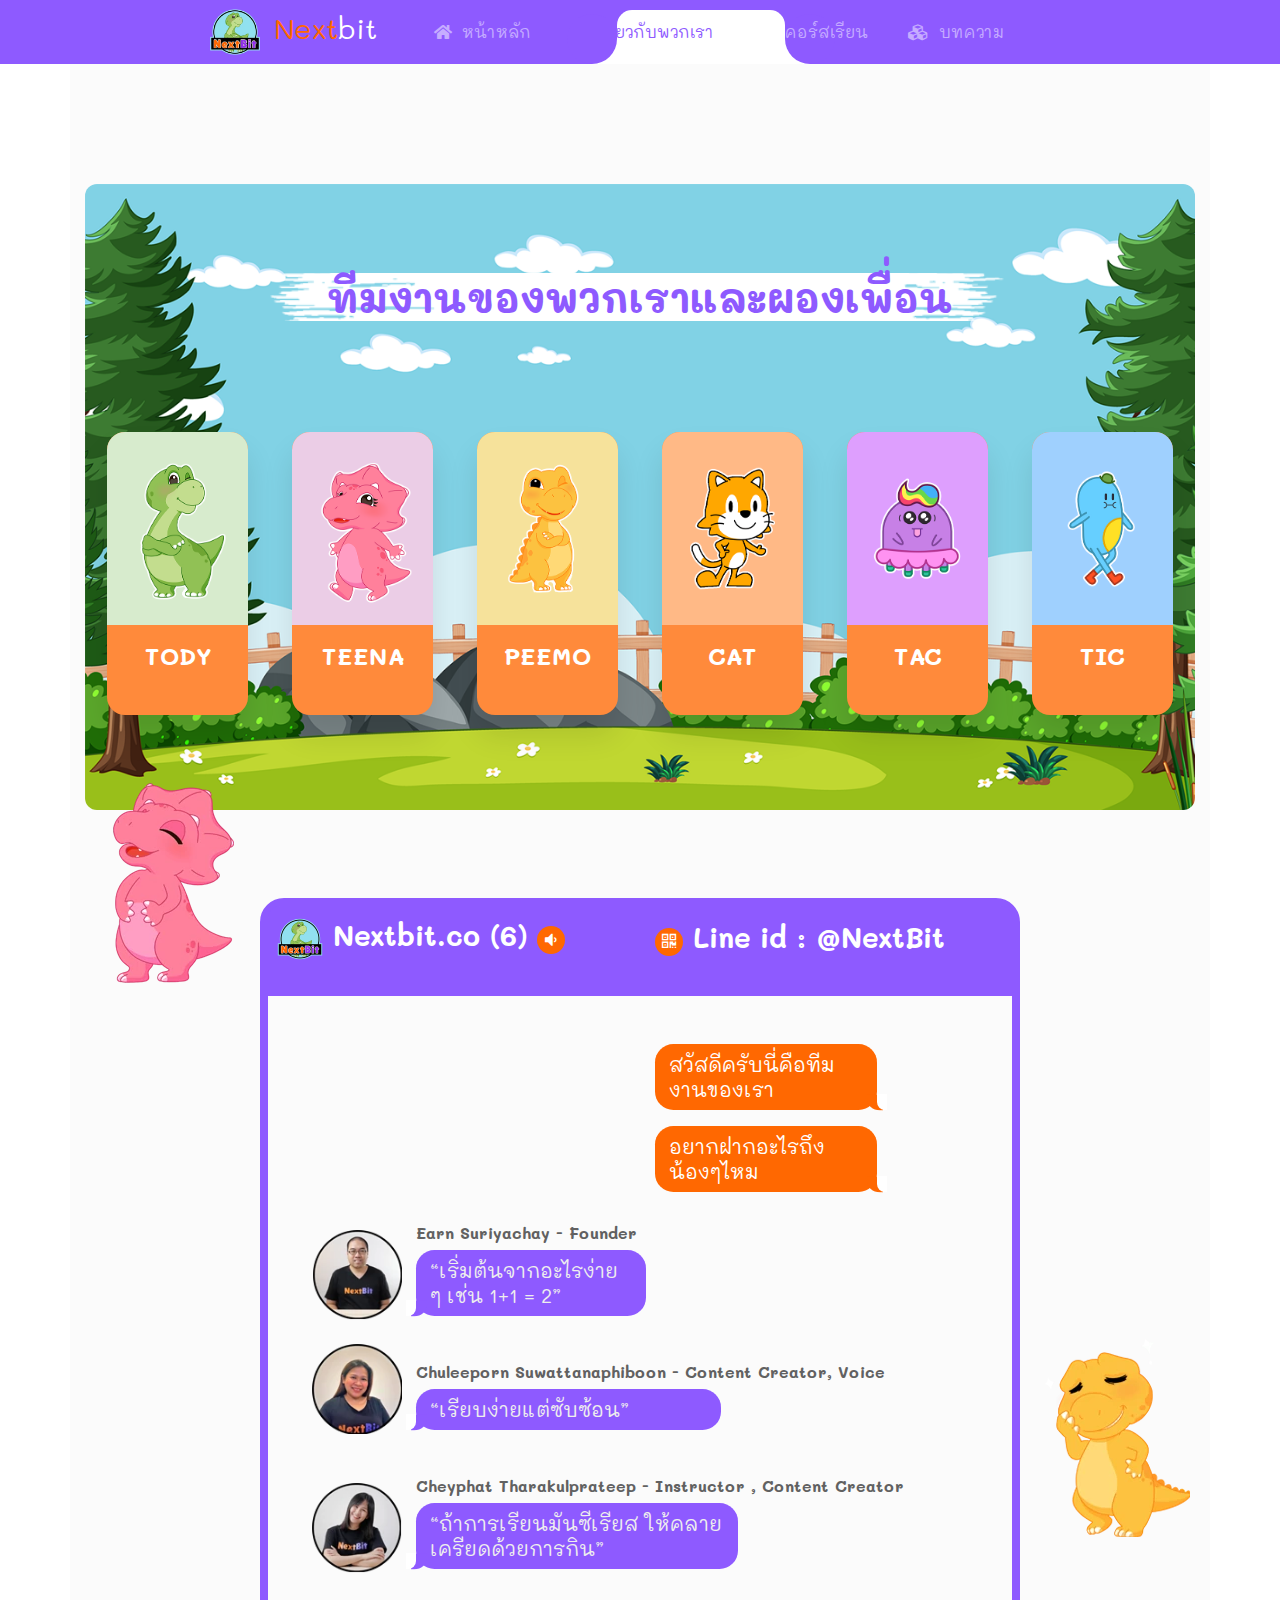
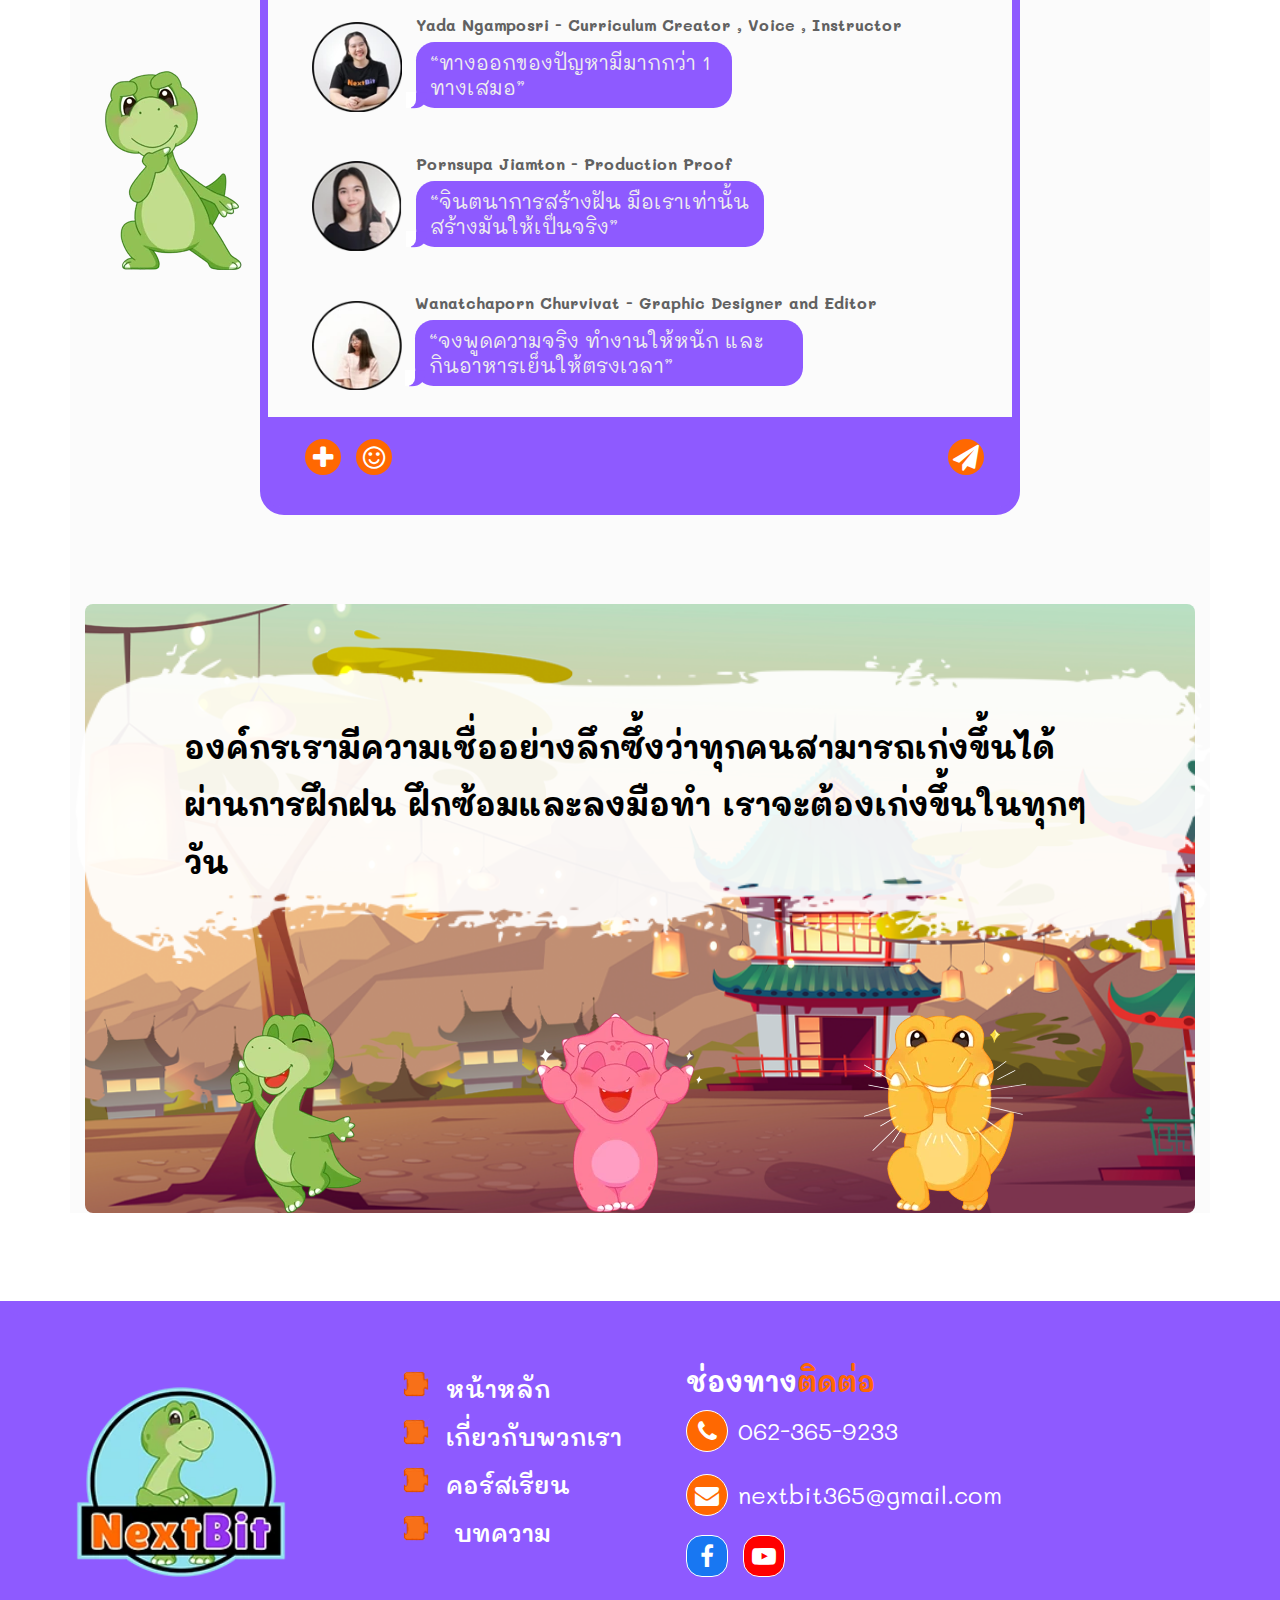
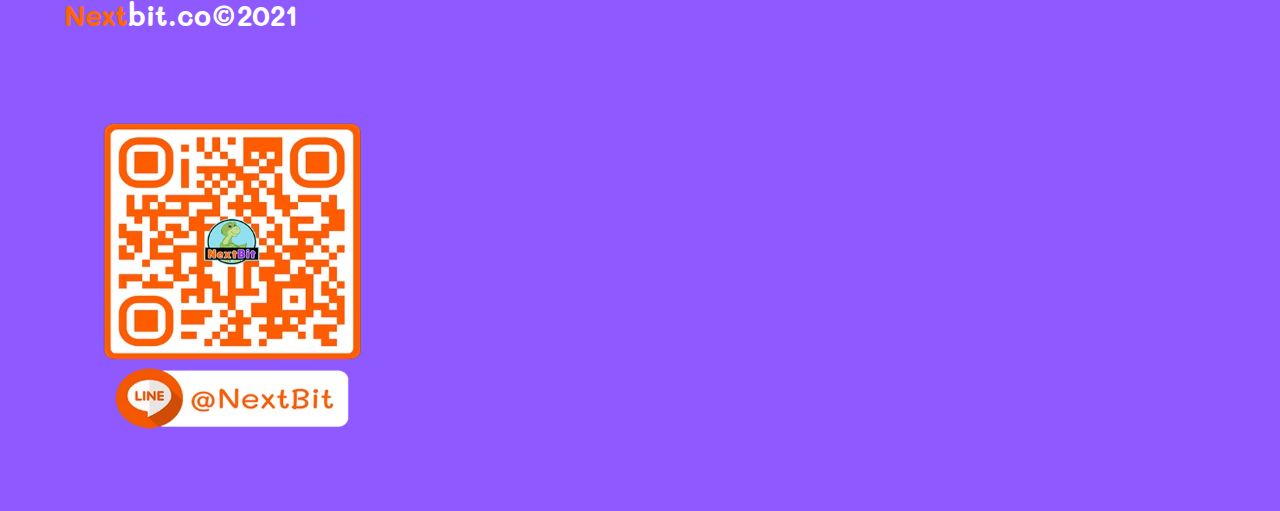
==== about.html @ 733356cd "fixed (loading,footer,about-page)" ====
<!doctype html>
<html lang="en">
<head>
    <title>Nextbit_2.0</title>
    <link rel="icon" href="imgs/png/logo_dino.png">
    <meta charset="UTF-8">
    <meta name="viewport" content="width=device-width, user-scalable=no, initial-scale=1.0, maximum-scale=1.0, minimum-scale=1.0">
    <!-- css navbar -->
    <link rel='stylesheet' href='https://stackpath.bootstrapcdn.com/bootstrap/4.3.1/css/bootstrap.min.css'>
    <link rel='stylesheet' href='https://cdnjs.cloudflare.com/ajax/libs/font-awesome/5.10.2/css/all.css'>
    <link rel="stylesheet" href="./css/navbar.css">
    <!-- awesome font -->
    <link rel='stylesheet' href='https://cdnjs.cloudflare.com/ajax/libs/font-awesome/5.10.2/css/all.min.css'>
    <link rel='stylesheet' href='https://maxcdn.bootstrapcdn.com/font-awesome/4.2.0/css/font-awesome.min.css'>
    <!-- css style -->
    <link rel="stylesheet" href="./css/style.css">
    <link rel="stylesheet" href="./css/loader.css">

    <!-- css about -->
    <link rel="stylesheet" href="./css/about.css">
    <!-- css bubble footer -->
    <link rel="stylesheet" href="./css/footer.css">
    <link rel="stylesheet" href="./css/bubble.css">

</head>
<body>
    <!-- Start Navbar -->
    <nav class="navbar navbar-expand-custom navbar-mainbg" id="navbar">
        <a class="navbar-brand navbar-logo" href="./index.html">
            <picture>
                <source srcset="imgs/webp/logo_dino.webp">
                <img src="./imgs/png/logo_dino.png"/>
            </picture>
            <span>Next</span>bit
        </a>
        <button class="navbar-toggler" type="button" aria-controls="navbarSupportedContent" aria-expanded="false" aria-label="Toggle navigation">
            <i class="fas fa-bars text-white"></i>
        </button>
        <div class="collapse navbar-collapse" id="navbarSupportedContent">
            <ul class="navbar-nav ml-auto">
                <div class="hori-selector"><div class="left"></div><div class="right"></div></div>
                <li class="nav-item">
                    <a class="nav-link" href="./index.html"><i class="fas fa-home"></i>หน้าหลัก</a>
                </li>
                <li class="nav-item active">
                    <a class="nav-link" href="./about.html"><i class="fa fa-users"></i>เกี่ยวกับพวกเรา</a>
                </li>
                <li class="nav-item">
                    <a class="nav-link" href="./course.html"><i class="fa fa-graduation-cap"></i>คอร์สเรียน</a>
                </li>
                <li class="nav-item">
                    <a class="nav-link" href="https://nextbit.co/post/"><i class="fa fa-cubes"></i>บทความ</a>
                </li>
            </ul>
        </div>
    </nav>
    <!-- End Navbar -->
    <!--start container-->
    <div  class="container">
        <div style="height: 120px"></div>
        <section class="character-pre">
            <h1>ทีมงานของพวกเราและผองเพื่อน</h1>
            <div class="characterabout">
                <div class="box">
                    <img src="./imgs/png/TODY.png">
                    <span>TODY</span>
                </div>
                <div class="box">
                    <img src="./imgs/png/TEENA.png">
                    <span>TEENA</span>
                </div>
                <div class="box">
                    <img src="./imgs/png/PEEMO.png">
                    <span>PEEMO</span>
                </div>
                <div class="box">
                    <img src="./imgs/png/CAT.png">
                    <span>CAT</span>
                </div>
                <div class="box">
                    <img src="./imgs/png/TAC.png">
                    <span>TAC</span>
                </div>
                <div class="box">
                    <img src="./imgs/png/TIC.png">
                    <span>TIC</span>
                </div>
            </div>
        </section>

        <section class="talk-with-us">
            <div class="row">
                <div class="col-lg-2">
                </div>
                <div class="col-lg-8 talk-with-us-chat">
                    <div class="row talk-header">
                        <div class="col-lg-6 left">
                            <h3><img class="logo" src="./imgs/png/logo_dino.png">Nextbit.co (6) <i class="fa fa-volume-down" ></i></h3>
                        </div>
                        <div class="col-lg-6 right">
                            <h3><span><i class="fa fa-qrcode"></i></span>Line id : @NextBit</h3>
                        </div>
                    </div>
                    <div class="talk-talk">
                        <br><br>
                        <div class="row">
                            <div class="col-lg-6">
                            </div>
                            <div class="col-lg-6 teambyme">
                                <p class="from-me">สวัสดีครับนี่คือทีมงานของเรา</p>
                            </div>
                        </div>
                        <div class="row">
                            <div class="col-lg-6">
                            </div>
                            <div class="col-lg-6 teambyme">
                                <p class="from-me">อยากฝากอะไรถึงน้องๆไหม</p>
                            </div>
                        </div>
                        <div class="row">
                            <div class="col-lg-12 team">
                                <div class="team-img">
                                    <picture>
                                        <source srcset="./imgs/webp/team1.webp">
                                        <img src="./imgs/png/team1.png">
                                    </picture>
                                </div>
                                <div>
                                    <h6 class="name">Earn Suriyachay - Founder</h6>
                                    <p class="from-them">“เริ่มต้นจากอะไรง่าย ๆ เช่น 1+1 = 2”</p>
                                </div>
                            </div>
                        </div>
                        <div class="row">
                            <div class="col-lg-12 team">
                                <div class="team-img">
                                    <picture>
                                        <source srcset="./imgs/webp/team2.webp">
                                        <img src="./imgs/png/team2.png">
                                    </picture>
                                </div>
                                <div>
                                    <h6 class="name">Chuleeporn Suwattanaphiboon - Content Creator, Voice</h6>
                                    <p class="from-them">“เรียบง่ายแต่ซับซ้อน”</p>
                                </div>
                            </div>
                        </div>
                        <div class="row">
                            <div class="col-lg-12 team">
                                <div class="team-img">
                                    <picture>
                                        <source srcset="./imgs/webp/team3.webp">
                                        <img src="./imgs/png/team3.png">
                                    </picture>
                                </div>
                                <div>
                                    <h6 class="name">Cheyphat Tharakulprateep - Instructor , Content Creator</h6>
                                    <p class="from-them">“ถ้าการเรียนมันซีเรียส ให้คลายเครียดด้วยการกิน”</p>
                                </div>
                            </div>
                        </div>
                        <div class="row">
                            <div class="col-lg-12 team">
                                <div class="team-img">
                                    <picture>
                                        <source srcset="./imgs/webp/team4.webp">
                                        <img src="./imgs/png/team4.png">
                                    </picture>
                                </div>
                                <div>
                                    <h6 class="name">Yada Ngamposri - Curriculum Creator , Voice , Instructor</h6>
                                    <p class="from-them">“ทางออกของปัญหามีมากกว่า 1 ทางเสมอ”</p>
                                </div>
                            </div>
                        </div>
                        <div class="row">
                            <div class="col-lg-12 team">
                                <div class="team-img">
                                    <picture>
                                        <source srcset="./imgs/webp/team5.webp">
                                        <img src="./imgs/png/team5.png">
                                    </picture>
                                </div>
                                <div>
                                    <h6 class="name">Pornsupa Jiamton - Production Proof</h6>
                                    <p class="from-them">“จินตนาการสร้างฝัน มือเราเท่านั้นสร้างมันให้เป็นจริง”</p>
                                </div>
                            </div>
                        </div>
                        <div class="row">
                            <div class="col-lg-12 team">
                                <div class="team-img">
                                    <picture>
                                        <source srcset="./imgs/webp/team6.webp">
                                        <img src="./imgs/png/team6.png">
                                    </picture>
                                </div>
                                <div>
                                    <h6 class="name">Wanatchaporn Churvivat - Graphic Designer and Editor</h6>
                                    <p class="from-them">“จงพูดความจริง ทำงานให้หนัก และกินอาหารเย็นให้ตรงเวลา”</p>
                                </div>
                            </div>
                        </div>
                    </div>
                    <div class="row talk-tailing">
                        <div class="col-lg-5 left">
                            <i class="fa fa-plus" aria-hidden="true"></i>
                            <i class="fa fa-smile-o" aria-hidden="true"></i>
                        </div>
                        <div class="col-lg-5">

                        </div>
                        <div class="col-lg-1 right">
                            <i class="fa fa-paper-plane" aria-hidden="true"></i>
                        </div>
                    </div>
                </div>
                <div class="col-lg-2">
<!--                    <div class="tody">-->
<!--                        <img src="https://drive.google.com/uc?export=view&id=1SN_21G3TR1W5GClJ7C-dk02DU2d0N2Uv">-->
<!--                    </div>-->
<!--                    <div class="peemo">-->
<!--                        <img src="https://drive.google.com/uc?export=view&id=1JraZAuLc7eFTBt4CRyIU7yvFB86kW8oF">-->
<!--                    </div>-->
                </div>
            </div>
            <div class="character-with-chat">
                <div class="tody">
                    <picture>
                        <source srcset="./imgs/webp/talk-tody.webp">
                        <img src="./imgs/png/talk-tody.PNG">
                    </picture>
                </div>
                <div class="peemo">
                    <picture>
                        <source srcset="./imgs/webp/talk-peemo.webp">
                        <img src="./imgs/png/talk-peemo.png">
                    </picture>
                </div>
                <div class="teena">
                    <picture>
                        <source srcset="./imgs/webp/talk-teena.webp">
                        <img src="./imgs/png/talk-eena.PNG">
                    </picture>
                </div>
            </div>
        </section>
        <section class="popularity">
            <div class="row">
                <h2>องค์กรเรามีความเชื่ออย่างลึกซึ้งว่าทุกคนสามารถเก่งขึ้นได้ ผ่านการฝึกฝน ฝึกซ้อมและลงมือทำ เราจะต้องเก่งขึ้นในทุกๆวัน</h2>
            </div>
            <div class="row character-with-us">
                <div class="tody">
                    <picture>
                        <source srcset="./imgs/webp/popularity-tody.webp">
                        <img src="./imgs/png/popularity-tody.png">
                    </picture>
                </div>
                <div class="teena">
                    <picture>
                        <source srcset="./imgs/webp/popularity-teena.webp">
                        <img src="./imgs/png/popularity-teena.png">
                    </picture>
                </div>
                <div class="peemo">
                    <picture>
                        <source srcset="./imgs/webp/popularity-peemo.webp">
                        <img src="./imgs/png/popularity-peemo.png">
                    </picture>
                </div>
            </div>

        </section>
    </div>
    <!--end container-->

    <!-- Start Footer -->
    <footer>
        <div class="bubbles">
            <div class="bubble" style="--size:3.3909991037595413rem; --distance:8.564411425917513rem; --position:-3.3532309343188405%; --time:3.337641675397866s; --delay:-3.8598811310658885s;"></div>
            <div class="bubble" style="--size:5.257650665640758rem; --distance:7.436513802589119rem; --position:58.07638903927696%; --time:3.5787606993702172s; --delay:-3.727907387715606s;"></div>
            <div class="bubble" style="--size:5.229508255244221rem; --distance:9.9519353103117rem; --position:74.21436924845615%; --time:3.028254580955734s; --delay:-3.2558799292110705s;"></div>
            <div class="bubble" style="--size:5.675200319744859rem; --distance:6.150496605028215rem; --position:16.40803187630667%; --time:2.095930094316172s; --delay:-2.012984983796527s;"></div>
            <div class="bubble" style="--size:4.3761417212986435rem; --distance:6.8733372826509695rem; --position:67.33293542719909%; --time:3.488941974619582s; --delay:-2.334601722943579s;"></div>
            <div class="bubble" style="--size:4.685994744877967rem; --distance:6.7313548620829895rem; --position:31.27613675088076%; --time:2.2925754221462955s; --delay:-3.737222941850242s;"></div>
            <div class="bubble" style="--size:3.1129848616561464rem; --distance:7.973768390749606rem; --position:6.987046974998384%; --time:3.0081815354815857s; --delay:-2.0327254202297422s;"></div>
            <div class="bubble" style="--size:5.210656076916611rem; --distance:6.009244755368356rem; --position:46.407251437646885%; --time:2.825860489876731s; --delay:-3.2693626984936204s;"></div>
            <div class="bubble" style="--size:5.766361012511409rem; --distance:6.85814516018899rem; --position:67.06485868169764%; --time:3.1537974261224564s; --delay:-3.450262969142444s;"></div>
            <div class="bubble" style="--size:2.3488025390021123rem; --distance:9.612803488962832rem; --position:62.36777292198522%; --time:2.2375997498686555s; --delay:-3.7258814246212713s;"></div>
            <div class="bubble" style="--size:4.841820891042348rem; --distance:6.792663462265825rem; --position:41.51432637876691%; --time:3.8539796309214767s; --delay:-2.600818884719666s;"></div>
            <div class="bubble" style="--size:2.32621822881762rem; --distance:6.618214802867413rem; --position:74.20527249008273%; --time:3.1652743852504166s; --delay:-3.96047773357275s;"></div>
        </div>
        <div class="footer-main">
            <div class="footer-logo">
                <picture>
                    <source srcset="./imgs/webp/logo_dino.webp">
                    <img src="./imgs/png/logo_dino.png"/>
                </picture>
                <h3><span>Next</span>bit.co©2021</h3>
            </div>
            <div class="footer-link list_jigsaw">
                <ul>
                    <li><a href="./index.html">หน้าหลัก</a></li>
                    <li><a href="./about.html">เกี่ยวกับพวกเรา</a></li>
                    <li><a href="./course.html">คอร์สเรียน</a></li>
                    <li> <a href="https://nextbit.co/post/">บทความ</a></li>
                </ul>
            </div>
            <div class="footer-contact">
                <div>
                    <h3>ช่องทาง<span>ติดต่อ</span></h3>
                    <p><i class="fa fa-phone"></i>062-365-9233</p>
                    <p><i class="fa fa-envelope"></i>nextbit365@gmail.com</p>
                </div>
                <div class="footer-icons">
                    <a href="https://nextbit.co/facebook"><i class="fa fa-facebook"></i></a>
                    <a href="https://nextbit.co/youtube"><i class="fa fa-youtube-play"></i></a>
                </div>
            </div>
            <div class="footer-qrcode">
                <picture>
                    <source srcset="./imgs/webp/qr_code.webp">
                    <img src="./imgs/png/qr_code.png"/>
                </picture>
            </div>
        </div>
    </footer>
    <!-- End Footer -->
    <svg style="position:fixed; top:100vh;">
        <defs>
            <filter id="blob">
                <feGaussianBlur in="SourceGraphic" stdDeviation="10" result="blur"></feGaussianBlur>
                <feColorMatrix in="blur" mode="matrix" values="1 0 0 0 0  0 1 0 0 0  0 0 1 0 0  0 0 0 19 -9" result="blob"></feColorMatrix>
                <feComposite in="SourceGraphic" in2="blob" operator="atop"></feComposite>
            </filter>
        </defs>
    </svg>
    <div class="loader-wrapper">
        <img src="./imgs/gif/loading_peemo.gif">
        <div class="thought"><h4>วันนี้กินไรดีนะ</h4></div>
    </div>
    <!-- Start Script -->
    <!-- Navbar -->
    <script src='https://code.jquery.com/jquery-3.4.1.min.js'></script>
    <script src='https://stackpath.bootstrapcdn.com/bootstrap/4.3.1/js/bootstrap.min.js'></script>
    <script src='./js/navbar.js'></script>
    <script src='./js/loader.js'></script>

    <!-- End Script -->
</body>
</html>
---- css/navbar.css ----
/*----------bootstrap-navbar-css------------*/
.navbar-mainbg{
	font-family: 'Mali', cursive;
	background-color: #8E5AFF ;
	padding: 0px;
	z-index: 100;
}
.navbar-logo{
	padding: 0px;
	color: #fff;
	font-size: 28px;
}
.navbar-logo img{
	width: 60px;
	height: 60px;
	padding: 2px;
}
#navbarSupportedContent{
	overflow: hidden;
	position: relative;
}
#navbarSupportedContent ul{
	padding: 0px;
}
#navbarSupportedContent ul li a i{
	margin-right: 10px;
}
#navbarSupportedContent li {
	list-style-type: none;
	float: left;
}
#navbarSupportedContent ul li a{
	color: rgba(255,255,255,0.5);
    text-decoration: none;
    font-size: 16px;
    display: block;
    padding: 20px 20px;
    transition-duration:0.6s;
	transition-timing-function: cubic-bezier(0.68, -0.55, 0.265, 1.55);
    position: relative;
}
#navbarSupportedContent>ul>li.active>a{
	color: #8E5AFF;
	background-color: transparent;
	transition: all 0.7s;
}
#navbarSupportedContent a:not(:only-child):after {
	content: "\f105";
	position: absolute;
	right: 20px;
	top: 10px;
	font-size: 16px;
	display: inline-block;
	padding-right: 3px;
	vertical-align: middle;
	font-weight: 700;
	transition: 0.5s;
}
#navbarSupportedContent .active>a:not(:only-child):after {
	transform: rotate(90deg);
}
.hori-selector{
	display:inline-block;
	position:absolute;
	height: 100%;
	top: 0px;
	left: 0px;
	transition-duration:0.6s;
	transition-timing-function: cubic-bezier(0.68, -0.55, 0.265, 1.55);
	background-color: #fff;
	border-top-left-radius: 15px;
	border-top-right-radius: 15px;
	margin-top: 10px;
}
.hori-selector .right,
.hori-selector .left{
	position: absolute;
	width: 25px;
	height: 25px;
	background-color: #fff;
	bottom: 10px;
}
.hori-selector .right{
	right: -25px;
}
.hori-selector .left{
	left: -25px;
}
.hori-selector .right:before,
.hori-selector .left:before{
	content: '';
    position: absolute;
    width: 50px;
    height: 50px;
    border-radius: 50%;
    background-color: #8E5AFF;
}
.hori-selector .right:before{
	bottom: 0;
    right: -25px;
}
.hori-selector .left:before{
	bottom: 0;
    left: -25px;
}

@media(min-width: 992px){
	.navbar-logo{
		margin-left: 24%;
	}
	.navbar-expand-custom {
	    -ms-flex-flow: row nowrap;
	    flex-flow: row nowrap;
	    -ms-flex-pack: start;
	    justify-content: flex-start;
	}
	.navbar-expand-custom .navbar-nav {
	    -ms-flex-direction: row;
	    flex-direction: row;
	}
	.navbar-expand-custom .navbar-toggler {
	    display: none;
	}
	.navbar-expand-custom .navbar-collapse {
	    display: -ms-flexbox!important;
	    display: flex!important;
	    -ms-flex-preferred-size: auto;
	    flex-basis: auto;
	}
	#navbarSupportedContent{
		overflow: hidden;
		position: relative;
		margin-right: 24%;
	}
}

@media (max-width: 991px){
	#navbarSupportedContent{
		overflow: hidden;
		position: relative;
	}
	#navbarSupportedContent ul li a{
		padding: 16px 30px;
	}
	.hori-selector{
		margin-top: 0px;
		border-radius: 30px;
	}
}
@media screen and (min-device-width: 768px) and (max-device-width: 1250px){
	.navbar-logo{
		padding: 0px;
		color: #fff;
		font-size: 28px;
		margin-left: 8%;
	}
	#navbarSupportedContent{
		margin-right: 2%;
	}
}
@media screen and (min-device-width: 1251px) and (max-device-width: 1550px){
	.navbar-logo{
		padding: 0px;
		color: #fff;
		font-size: 28px;
		margin-left: 16%;
	}
	#navbarSupportedContent{
		margin-right: 20%;
	}
}
/*----------Sticky navbar add------------*/
.sticky {
	position: fixed;
	top: 0;
	width: 100%;
}
/*---------------------------------------*/
---- css/style.css ----
/*** Mixins & Default Styles ***/
@import url('https://fonts.googleapis.com/css2?family=Mali:wght@300;400;500;600;700&display=swap');
@import url('https://fonts.googleapis.com/css2?family=IBM+Plex+Sans+Thai&display=swap');
body{
    overflow-x: hidden;
    overflow-y: scroll;
    font-family: 'Mali', cursive;
}
i {
    margin-right: 10px;
}
h1,h2,h3,h4,h5,h6 {
    color: #9433f0;
}
span {
    color: #ff6801;
}
.container {
    background-color:#fbfbfb;
}

/*----------------------------
---- start list-jigsaw ---
-----------------------------*/
.list_jigsaw ul li {
    position: relative;
    list-style: none;
    line-height: 2;
    font-size: 24px;
    font-weight: 600;
    font-family: 'Mali', cursive;
}
.list_jigsaw ul li:before {
    content: "";
    height: 28px;
    width: 28px;
    margin: 0 1rem 0 0;
    position: relative;
    display: inline-block;
    background-size: contain;
    background-image: url("../imgs/png/icon_jigsaw.png");
}
.list_jigsaw a{
    color: #ffffff;
}
/*----------------------------
---- end list-jigsaw ---
-----------------------------*/

@media(min-width: 992px) {

}
@media(max-width: 991px) {
    /*----------------------------
    ---- start list-jigsaw ---
    -----------------------------*/
    .list_jigsaw ul li {
        font-size: 20px;
    }
    .list_jigsaw ul li:before {
        height: 20px;
        width: 20px;
    }
    /*----------------------------
    ---- end list-jigsaw ---
    -----------------------------*/
}
---- css/loader.css ----
.loader-wrapper{
    position: fixed;
    top: 0; left: 0; z-index: 9999;
    width: 100vw; height: 100vh;
    background: rgba(144,89,255, 1);
    transition: opacity 0.3s;
}
.loader-wrapper img{
    position: absolute;
    top: 32%; left: 50%;
    width:auto;
    height: 16rem;
    transform: translate(-50%);
}
.loader-wrapper h4{
    font-weight: 600;
    line-height: 2;
    color: #ff6801;;
}
.thought {
    position: absolute;
    left: 48%;
    top: 16%;
    background-color:#fff;
    padding:20px;
    border-radius:30px;
    min-width:40px;
    max-width:220px;
    min-height:40px;
    text-align:center;
}
.thought:before,
.thought:after {
    content:"";
    background-color:#fff;
    border-radius:50%;
    display:block;
    position:absolute;
    z-index:-1;
}
.thought:before {
    width:44px;
    height:44px;
    top:-12px;
    left:28px;
    box-shadow:-50px 30px 0 -12px #fff;
}
.thought:after {
    bottom:-10px;
    right:26px;
    width:30px;
    height:30px;
    box-shadow:40px -34px 0 0 #fff,
    -28px -6px 0 -2px #fff,
    -24px 17px 0 -6px #fff,
    -5px 25px 0 -10px #fff;

}
@media(max-width: 991px) {
    .loader-wrapper img{
        top: 42%;
    }
    .thought {
        left: 40%;
        top: 16%;
    }
}
---- css/about.css ----
/*----------------------------
---- start character-pre -
-----------------------------*/
.characterabout {
    display: flex;
    width: 100%;
    box-sizing: border-box;
    margin: 8% 0%;
}
.box {
    flex: 1;
    overflow: hidden;
    transition: .5s;
    margin:2%;
    box-shadow: 0 20px 30px rgba(0,0,0,.1);
    line-height: 0;
    height: fit-content;
}
.box > img {
    width: 100%;
    height: calc(70% - 10vh);
    object-fit: cover;
    transition: .5s;
}
.box > span {
    font-size: 3.8vh;
    color: black;
    display: block;
    text-align: center;
    height: 10vh;
    line-height: 2.6;
}
.box:hover { flex: 1 1 10%; }
.box:hover > img {
    width: 100%;
    height: 100%;
}
/*----------------------------
---- end character-pre -
-----------------------------*/
/*----------------------------
---- start talk-with-us  -------
-----------------------------*/
.talk-with-us{
    font-family: 'Mali', cursive;
}
.talk-with-us-chat{
    border-radius: 24px;
    border: #8E5AFF solid 8px;
}
.talk-with-us span{
    color: #ff6801;
}
/*----------------------------
---- end talk-with-us  -------
-----------------------------*/
/*----------------------------
---- start talk-header  -------
-----------------------------*/
.talk-header{
    min-height: 90px;
    width: auto;
    border-top-left-radius: 12px;
    border-top-right-radius: 12px;
    background-color: #8E5AFF;
    background-size: cover;
    background-position: center;
}
.talk-header .logo{
    height: 60px;
    width: 60px;
    margin-right: 12px;
}
.talk-header .left{
    padding: 2%;
}
.talk-header .right{
    padding: 3%;
}
.talk-header h1,h2,h3,h4,h5,h6{
    color: #ffffff;
    font-weight: bolder;
}
.talk-header i{
    color: #ffffff;
    width: 28px;
    height: 28px;
    text-align: center;
    line-height: 28px;
    background-color: #ff6801;
    border-radius: 50%;
    font-size: 20px;
}
/*----------------------------
---- end talk-header  -------
-----------------------------*/
/*----------------------------
---- start talk-talk  -------
-----------------------------*/
.talk-talk .name{
    color: #616161;
    font-weight: bold;
    text-align: left;
}
.talk-talk .team{
    display: flex;
    margin: 2%;
}
.talk-talk .teambyme{
}
.talk-talk .team-img{
    width: 90px;
    margin: 2%;
}
.talk-talk img{
    position: absolute;
    bottom: 12px;
    width: auto;
    height: 90px;
}
.talk-talk p {
    display: block;
    border-radius: 1.15rem;
    line-height: 1.25;
    max-width: 65%;
    padding: 0.5rem .875rem;
    position: relative;
    word-wrap: break-word;
    font-size: 20px;
}
.talk-talk p::before,
.talk-talk p::after {
    bottom: -0.1rem;
    content: "";
    height: 1rem;
    position: absolute;
}
p.from-them {
    align-items: flex-start;
    background-color: #8E5AFF;
    color: #eeeeee;
}
p.from-them:before {
    border-bottom-right-radius: 0.8rem 0.7rem;
    border-left: 1rem solid #8E5AFF;
    left: -0.35rem;
    transform: translate(0, -0.1rem);
}
p.from-them::after {
    background-color: #ffffff;
    border-bottom-right-radius: 0.5rem;
    left: 20px;
    transform: translate(-30px, -2px);
    width: 10px;
}
p.from-me {
    align-self: flex-end;
    background-color: #ff6801;
    color: #fff;
}
p.from-me::before {
    border-bottom-left-radius: 0.8rem 0.7rem;
    border-right: 1rem solid #ff6801;
    right: -0.35rem;
    transform: translate(0, -0.1rem);
}

p.from-me::after {
    background-color: #ffffff;
    border-bottom-left-radius: 0.5rem;
    right: -40px;
    transform:translate(-30px, -2px);
    width: 10px;
}
/*----------------------------
---- end talk-talk  -------
-----------------------------*/
/*----------------------------
---- start talk-tailing  -------
-----------------------------*/
.talk-tailing{
    min-height: 90px;
    width: auto;
    border-bottom-left-radius: 12px;
    border-bottom-right-radius: 12px;
    background-color: #8E5AFF;
    background-size: cover;
    background-position: center;
}
.talk-tailing i{
    color: #ffffff;
    width: 36px;
    height: 36px;
    text-align: center;
    line-height: 38px;
    background-color: #ff6801;
    border-radius: 50%;
    font-size: 26px;
}
/*----------------------------
---- end talk-tailing  -------
-----------------------------*/
/*----------------------------
---- start popularity  -------
-----------------------------*/
.popularity {
    margin-top: 8%;
    margin-bottom: 8%;
    font-family: 'Mali', cursive;
    background-image: url("../imgs/png/popularity.png");
    background-size: cover;
    border-radius: 8px;
}
.popularity h2{
    background-image: url("../imgs/png/txt-paint_v2.png");
    background-repeat: no-repeat;
    background-position: center;
    background-size: contain;
    line-height: 1.8;
    color: black;
    font-weight: 900;
    padding: 10%;
}
.popularity .character-with-us{
    display: flex;
    position: relative;
    height: 200px;
}
.popularity img{
    position: absolute;
    height: 200px;
    width: auto;
}
.popularity .tody{
    margin-left: 18%;
}
.popularity .teena{
    margin-left: 18%;
}
.popularity .peemo{
    margin-left: 18%;
}
/*----------------------------
---- end popularity  -------
-----------------------------*/

.frame{
    border-radius: 25px;
    border: 2px solid black;
    padding: 40px;
    margin: 3%;
    width: fit-content;
    height: 5%;
    color: black;
    font-size: 20px;
    font-family: 'Mali', cursive;
    text-align: center;
}
/*----------------------------
---- end about ---
-----------------------------*/
@media(min-width: 992px) {
    /*----------------------------
    ---- start banner section ----
    -----------------------------*/
    .banner {
        padding-top: 14%;
        background-image: url("../imgs/png/banner1.png") ;
    }
    .banner .left {
        padding-left: 2%;
    }
    .banner .left p{
        padding: 3%;
        font-size: 24px;
    }
    .banner .left img{
        position: relative;
        display: block;
        margin: 0 auto;
        margin-top: -40%;
        height: 380px;
    }
    .banner .right img{
        height: 520px;
        margin-left: -24%;
    }
    /*----------------------------
    ---- end banner section -----
    -----------------------------*/
    /*----------------------------
    ---- start character-pre -
    -----------------------------*/
    .characterabout {
        height: 400px;
        display: flex;
        box-sizing: border-box;
    }
    .character-pre{
        padding-top: 8%;
        border-radius: 12px;
        background-image: url("../imgs/png/bg-character1.png");
        background-size: cover;
        font-weight: bolder;
        font-family: 'Mali', cursive;
    }
    .character-pre h1{
        color: #8E5AFF;
        font-weight: 900;
        text-align: center;
        background-size: 70%;
        background-position: center;
        background-repeat: no-repeat;
        background-image: url("../imgs/png/txt-paint.png");

    }
    .box {
        flex: 1;
        height: fit-content;
        line-height: 0;
        transition: .5s;
        border-radius: 18px;
        background-color:  #ff8a3b;
        box-shadow: 0 20px 30px rgba(0,0,0,.1);
        overflow: hidden;
    }

    .box > img {
        width: 100%;
        height: calc(70% - 10vh);
        object-fit: cover;
        transition: .5s;
    }

    .box > span {
        font-size: 24px;
        color:  #ffffff;
        display: block;
        text-align: center;
        height: 10vh;
        line-height: 2.6;
    }

    /*----------------------------
    ---- end character-pre -
    -----------------------------*/

    .frame{
        display: inline-block;
        border-radius: 25px;
        border: 2px solid black;
        padding: 8px;
        width: fit-content;
        height: 5%;
        color: black;
        font-size: 12px;
        font-family: 'Mali', cursive;
        text-align: center;
    }
    /*----------------------------
    ---- start talk-header  -------
    -----------------------------*/
    .talk-header{
        min-height: 90px;
        width: auto;
        border-top-left-radius: 12px;
        border-top-right-radius: 12px;
        background-color: #8E5AFF;
        background-size: cover;
        background-position: center;
    }
    .talk-header .logo{
        height: 50px;
        width: 50px;
        margin-right: 8px;
    }
    .talk-header .left{
        padding: 1%;
    }
    .talk-header .right{
        padding: 2%;
    }
    .talk-header h1,h2,h3,h4,h5,h6{
        color: #ffffff;
        font-weight: bolder;
    }
    .talk-header i{
        color: #ffffff;
        width: 28px;
        height: 28px;
        text-align: center;
        line-height: 28px;
        background-color: #ff6801;
        border-radius: 50%;
        font-size: 18px;
    }
    /*----------------------------
    ---- end talk-header  -------
    -----------------------------*/
    /*----------------------------
    ---- start talk-with-us  -------
    -----------------------------*/
    .talk-with-us .character-with-chat{
        display: flex;
        max-height: 200px;
    }
    .talk-with-us .character-with-chat img{
        display: block;
        position: absolute;
        width: auto;
        height: 200px;
    }
    .talk-with-us .character-with-chat .tody{
        margin-top: -40% ;
    }
    .talk-with-us .character-with-chat .peemo{
        margin-top: -70%;
        margin-left: 85%;
    }
    .talk-with-us .character-with-chat .teena{
        margin-top: -120%;
        margin-left: -85%;
    }
    /*----------------------------
    ---- end talk-with-us -------
    -----------------------------*/
    /*----------------------------
    ---- start talk-tailing  -------
    -----------------------------*/
    .talk-tailing .left{
        margin-top: 3%;
        margin-left: 3%;
    }
    .talk-tailing .right{
        margin-top: 3%;
        margin-left: 3%;
    }
    /*----------------------------
    ---- end talk-tailing  -------
    -----------------------------*/

    /*----------------------------
    ---- start character-with-us ----
    -----------------------------*/
    .popularity .character-with-us .tody{
        margin-left: 12%;
    }
    .popularity .character-with-us .teena{
        margin-left: 28%;
    }
    .popularity .character-with-us .peemo{
        margin-left: 28%;
    }
    /*----------------------------
    ---- end character-with-us ----
    -----------------------------*/
}

@media(max-width: 991px) {
    /*----------------------------
    ---- start banner section ----
    -----------------------------*/
    .banner {
        padding-top: 16%;
        background-image: url("../imgs/png/banner2.png");
    }
    .banner .left{
        padding-top:12%;
    }
    .banner .left p{
        padding: 8%;
        font-size: 20px;
    }

    .banner .left img{
        height: 240px;
        display: block;
        margin: 0 auto;
    }
    .banner .right img{
        position: relative;
        height: 320px;
        display: block;
        margin: 0 auto;
    }
    /*----------------------------
    ---- end banner section ------
    -----------------------------*/
    /*----------------------------
    ---- start objective section -
    -----------------------------*/
    .objective h1,span{
        font-size: 32px;
    }
    .objective .left img,iframe{
        display: block;
        height: 220px;
        width: auto;
        margin: 0 auto;
    }
    .objective .left img {
        position: absolute;
        height: 220px;
        width: auto;
        margin-left: -3%;
    }
    .object .left iframe{
        position: relative;
    }
    .objective .left {
        position: relative;
    }
    .objective .right {
        position: relative;
        padding: 12px;
    }
    /*----------------------------
    ---- end objective section ---
    -----------------------------*/
    /*----------------------------
    ---- start about -
    -----------------------------*/
    .introduceline {
        position: relative;
    }
    .container .introduceline > img{
        width: 100%;
        height: 1480px;
    }
    /*----------------------------
    ---- start character-pre -
    -----------------------------*/
    .characterabout {
        display: flex;
        width: 100%;
        box-sizing: border-box;
        margin: 18% 0% 10%;
    }
    .character-pre{
        padding-top: 4%;
        max-height: 500px;
        border-radius: 12px;
        background-image: url("../imgs/png/bg-character1.png");
        background-size: cover;
        font-weight: bolder;
        font-family: 'Mali', cursive;
    }
    .character-pre h1{
        color: #8E5AFF;
        font-size: 20px;
        font-weight: 900;
        text-align: center;
        background-size: 100%;
        background-position: center;
        background-repeat: no-repeat;
        background-image: url("../imgs/png/txt-paint.png");

    }
    .box {
        flex: 1;
        height: fit-content;
        line-height: 0;
        transition: .5s;
        border-radius: 12px;
        background-color:  #ff8a3b;
        box-shadow: 0 20px 30px rgba(0,0,0,.1);
        overflow: hidden;
    }
    .box > img {
        width: 100%;
        height: calc(70% - 10vh);
        object-fit: cover;
        transition: .5s;
    }
    .box > span {
        font-size: 12px;
        color:  #ffffff;
        display: block;
        text-align: center;
        height: 10vh;
        line-height: 2.6;
    }
    .box:hover { flex: 1 1 10%; }
    .box:hover > img {
        width: 100%;
        height: 100%;
    }
    /*----------------------------
    ---- end character-pre -
    -----------------------------*/
    /*----------------------------
    ---- start talk-with-us  -------
    -----------------------------*/
    .talk-with-us .character-with-chat{
        display: flex;
        position: relative;
        height: 200px;
    }
    .talk-with-us .character-with-chat img{
        display: block;
        position: absolute;
        width: auto;
        height: 200px;
    }
    .talk-with-us .character-with-chat .tody{
        margin: 5% 0% 10% 8%;
    }
    .talk-with-us .character-with-chat .peemo{
        margin: 5% 0% 10% 30%;
    }
    .talk-with-us .character-with-chat .teena{
        margin: 5% 0% 10% 30%;
    }
    /*----------------------------
    ---- end talk-with-us -------
    -----------------------------*/
    /*----------------------------
    ---- start talk-talk  -------
    -----------------------------*/
    .talk-talk .name{
        color: #616161;
        font-weight: bold;
        text-align: left;
    }
    .talk-talk .team{
        display: flex;
        margin: 2%;
    }
    .talk-talk .team-img{
        width: 60px;
    }
    .talk-talk img{
        position: absolute;
        bottom: 12px;
        width: auto;
        height: 60px;
    }
    .talk-talk p {
        margin-left: 15%;
        display: block;
        border-radius: 1.15rem;
        line-height: 1.25;
        max-width: 100%;
        padding: 0.5rem .875rem;
        position: relative;
        word-wrap: break-word;
        font-size: 16px;
    }
    .talk-talk p::before,
    .talk-talk p::after {
        bottom: -0.1rem;
        content: "";
        height: 1rem;
        position: absolute;
    }
    /*----------------------------
    ---- end talk-talk  -------
    -----------------------------*/

    /*----------------------------
---- start talk-tailing  -------
-----------------------------*/
    .talk-tailing{
        min-height: 90px;
        width: auto;
        border-bottom-left-radius: 12px;
        border-bottom-right-radius: 12px;
        background-color: #8E5AFF;
        background-size: cover;
        background-position: center;
    }
    .talk-tailing i{
        color: #ffffff;
        width: 28px;
        height: 28px;
        text-align: center;
        line-height: 28px;
        background-color: #ff6801;
        border-radius: 50%;
        font-size: 20px;
    }
    .talk-tailing .left{
        margin-top: 3%;
        margin-left: 3%;
    }
    .talk-tailing .right{
        margin-top: 3%;
        margin-left: 3%;
    }
    /*----------------------------
    ---- end talk-tailing  -------
    -----------------------------*/
    .frame{
        display: inline-block;
        border-radius: 25px;
        border: 2px solid black;
        padding: 6px;
        width: fit-content;
        height: 5%;
        color: black;
        font-size: 14px;
        font-family: 'Mali', cursive;
        text-align: center;
    }

    /*----------------------------
    ---- start character-with-us ----
    -----------------------------*/
    .popularity .character-with-us img{
        display: block;
        width: auto;
        height: 160px;
        position: absolute;
        margin-top: 12px;
    }
    .popularity .character-with-us .tody{
        margin-left: 12%;
    }
    .popularity .character-with-us .teena{
        margin-left: 26%;
    }
    .popularity .character-with-us .peemo{
        margin-left: 28%;
    }
    /*----------------------------
    ---- end character-with-us ----
    -----------------------------*/

}

@media screen and (max-width: 880px){
    /*----------------------------
    ---- start talk-tailing  -------
    -----------------------------*/
    .talk-tailing{
        min-height: 60px;
        width: auto;
        border-bottom-left-radius: 12px;
        border-bottom-right-radius: 12px;
        background-color: #8E5AFF;
        background-size: cover;
        background-position: center;
    }
    .talk-tailing i{
        color: #ffffff;
        width: 28px;
        height: 28px;
        text-align: center;
        line-height: 28px;
        background-color: #ff6801;
        border-radius: 50%;
        font-size: 20px;
    }
    .talk-tailing .left{
        margin-top: 3%;
        margin-left: 3%;
    }
    .talk-tailing .right{
        margin-top: -5%;
        margin-left: 85%;
    }
    /*----------------------------
    ---- end talk-tailing  -------
    -----------------------------*/
    /*----------------------------
    ---- start talk-with-us  -------
    -----------------------------*/
    .talk-with-us .character-with-chat img{
        display: block;
        position: absolute;
        width: auto;
        height: 200px;
    }
    .talk-with-us .character-with-chat .tody{
        margin-left: 8%;
    }
    .talk-with-us .character-with-chat .peemo{
        margin-left: 30%;
    }
    .talk-with-us .character-with-chat .teena{
        margin-left: 30%;
    }
    /*----------------------------
    ---- end talk-with-us -------
    -----------------------------*/
    /*----------------------------
     /*----------------------------
    ---- start character-with-us ----
    -----------------------------*/
    .popularity .character-with-us img{
        display: block;
        width: auto;
        height: 160px;
        position: absolute;
        margin-top: 20px;
    }
    .popularity .character-with-us .tody{
        margin-left: 12%;
    }
    .popularity .character-with-us .teena{
        margin-left: 26%;
    }
    .popularity .character-with-us .peemo{
        margin-left: 28%;
    }
    /*----------------------------
    ---- end character-with-us ----
    -----------------------------*/
}

@media screen and (max-width: 767px){
    /*----------------------------
    ---- start talk-with-us  -------
    -----------------------------*/
    .talk-with-us .character-with-chat img{
        display: block;
        position: absolute;
        width: auto;
        height: 200px;
    }
    .talk-with-us .character-with-chat .tody{
        margin-left: 1%;
    }
    .talk-with-us .character-with-chat .peemo{
        margin-left: 30%;
    }
    .talk-with-us .character-with-chat .teena{
        margin-left: 30%;
    }
    /*----------------------------
    ---- end talk-with-us -------
    -----------------------------*/
    /*----------------------------
     /*----------------------------
    ---- start character-with-us ----
    -----------------------------*/
    .popularity h2{
        font-size: 20px;
    }
    .popularity .character-with-us img{
        display: block;
        width: auto;
        height: 160px;
        position: absolute;
        margin-top: 20px;
    }
    .popularity .character-with-us .tody{
        margin-left: 12%;
    }
    .popularity .character-with-us .teena{
        margin-left: 26%;
    }
    .popularity .character-with-us .peemo{
        margin-left: 28%;
    }
    /*----------------------------
    ---- end character-with-us ----
    -----------------------------*/
}

@media screen and (max-width: 570px){
    /*----------------------------
    ---- start popularity  -------
    -----------------------------*/
    .popularity h2{
        background-image: url("../imgs/png/txt-paint_v3.png");
        background-repeat: no-repeat;
        background-position: center;
        background-size: contain;
        color: black;
        font-weight: 900;
        font-size: 20px;
        padding: 10%;
    }
    /*----------------------------
    ---- end popularity  -------
    -----------------------------*/
    /*----------------------------
    ---- start talk-tailing  -------
    -----------------------------*/
    .talk-tailing{
        min-height: 60px;
        width: auto;
        border-bottom-left-radius: 12px;
        border-bottom-right-radius: 12px;
        background-color: #8E5AFF;
        background-size: cover;
        background-position: center;
    }
    .talk-tailing i{
        color: #ffffff;
        width: 28px;
        height: 28px;
        text-align: center;
        line-height: 28px;
        background-color: #ff6801;
        border-radius: 50%;
        font-size: 20px;
    }
    .talk-tailing .left{
        margin-top: 3%;
        margin-left: 3%;
    }
    .talk-tailing .right{
        margin-top: -10%;
        margin-left: 80%;
    }
    /*----------------------------
    ---- end talk-tailing  -------
    -----------------------------*/
    /*----------------------------
    ---- start talk-with-us  -------
    -----------------------------*/
    .talk-with-us .character-with-chat img{
        display: block;
        position: absolute;
        width: auto;
        height: 140px;
    }
    .talk-with-us .character-with-chat .tody{
        margin-left: 2%;
    }
    .talk-with-us .character-with-chat .peemo{
        margin-left: 30%;
    }
    .talk-with-us .character-with-chat .teena{
        margin-left: 30%;
    }
    /*----------------------------
    ---- end talk-with-us -------
    -----------------------------*/
     /*----------------------------
    ---- start character-with-us ----
    -----------------------------*/
    .popularity .character-with-us img{
        display: block;
        width: auto;
        height: 120px;
        position: absolute;
        margin-top: 56px;
    }
    .popularity .character-with-us .tody{
        margin-left: 8%;
    }
    .popularity .character-with-us .teena{
        margin-left: 24%;
    }
    .popularity .character-with-us .peemo{
        margin-left: 26%;
    }
    /*----------------------------
    ---- end character-with-us ----
    -----------------------------*/
}
---- css/footer.css ----
footer {
    width: auto;
    height: auto;
    display: flex;
    position: relative;
    font-family: 'Mali', cursive;
    z-index: 12;
    color: #ffffff;
    --footer-background:#8E5AFF;
    background-color: var(--footer-background);
    justify-content: space-around;
}
footer h1,
footer h2,
footer h3 {
    color: #ffffff;
}
footer p{
    line-height: 2;
    font-size:24px;
}
footer i{
    text-align:center;
    line-height: 2;
    padding: 8px 0;
    height:42px;
    width: 42px;
    color: #ffffff;
    border: 1px solid;
    border-radius: 2rem;
    background-color: #ff6801;
}
footer .footer-icons i{
    border-radius: 1rem;
    font-size: 24px;
}
footer .footer-icons .fa-facebook{background-color: #1877f2}
footer .footer-icons .fa-youtube-play{background-color: #ff0000}

footer img{
    height: auto;
    width: 100%;
    max-width: 20rem;
}
footer .footer-main{
    display: flex;
    flex-flow: row wrap;
    position: relative;
    width: auto;
    margin: 2rem;
}
footer .footer-logo{
    display: block;
    justify-content: center;
    text-align: center;
    margin: 2rem;
}
footer .footer-link{
    text-align: left;
    margin: 2rem;
}
footer .footer-contact{
    margin: 2rem;
}
footer .footer-qrcode{
    margin: 2rem;
}


@media (min-width: 992px) {

}
@media (max-width: 991px) {
    footer .footer-logo{
        margin: 2rem auto;
    }
    footer .footer-link{
        margin: 2rem;
    }
    footer .footer-contact{
        margin: 2rem auto;
    }
    footer .footer-qrcode{
        margin: 2rem auto;
    }


}
---- css/bubble.css ----
@media(min-width: 992px) {
  footer .bubbles {
    display: flex;
    flex-direction: row;
    position: absolute;
    top: 0;
    left: 0;
    right: 0;
    height: 1rem;
    background: var(--footer-background);
    -webkit-filter: url("#blob");
    filter: url("#blob");
  }
  footer .bubbles .bubble {
    position: absolute;
    left: var(--position, 50%);
    background: var(--footer-background);
    border-radius: 100%;
    -webkit-animation: bubble-size var(--time, 4s) ease-in infinite var(--delay, 0s), bubble-move var(--time, 4s) ease-in infinite var(--delay, 0s);
    animation: bubble-size var(--time, 4s) ease-in infinite var(--delay, 0s), bubble-move var(--time, 4s) ease-in infinite var(--delay, 0s);
    -webkit-transform: translate(-50%, 100%);
    transform: translate(-50%, 100%);
  }

  @-webkit-keyframes bubble-size {
    0%, 75% {
      width: var(--size, 4rem);
      height: var(--size, 4rem);
    }
    100% {
      width: 0rem;
      height: 0rem;
    }
  }

  @keyframes bubble-size {
    0%, 75% {
      width: var(--size, 4rem);
      height: var(--size, 4rem);
    }
    100% {
      width: 0rem;
      height: 0rem;
    }
  }
  @-webkit-keyframes bubble-move {
    0% {
      bottom: -4rem;
    }
    100% {
      bottom: var(--distance, 10rem);
    }
  }
  @keyframes bubble-move {
    0% {
      bottom: -4rem;
    }
    100% {
      bottom: var(--distance, 10rem);
    }
  }
}
@media(max-width: 991px) {

}
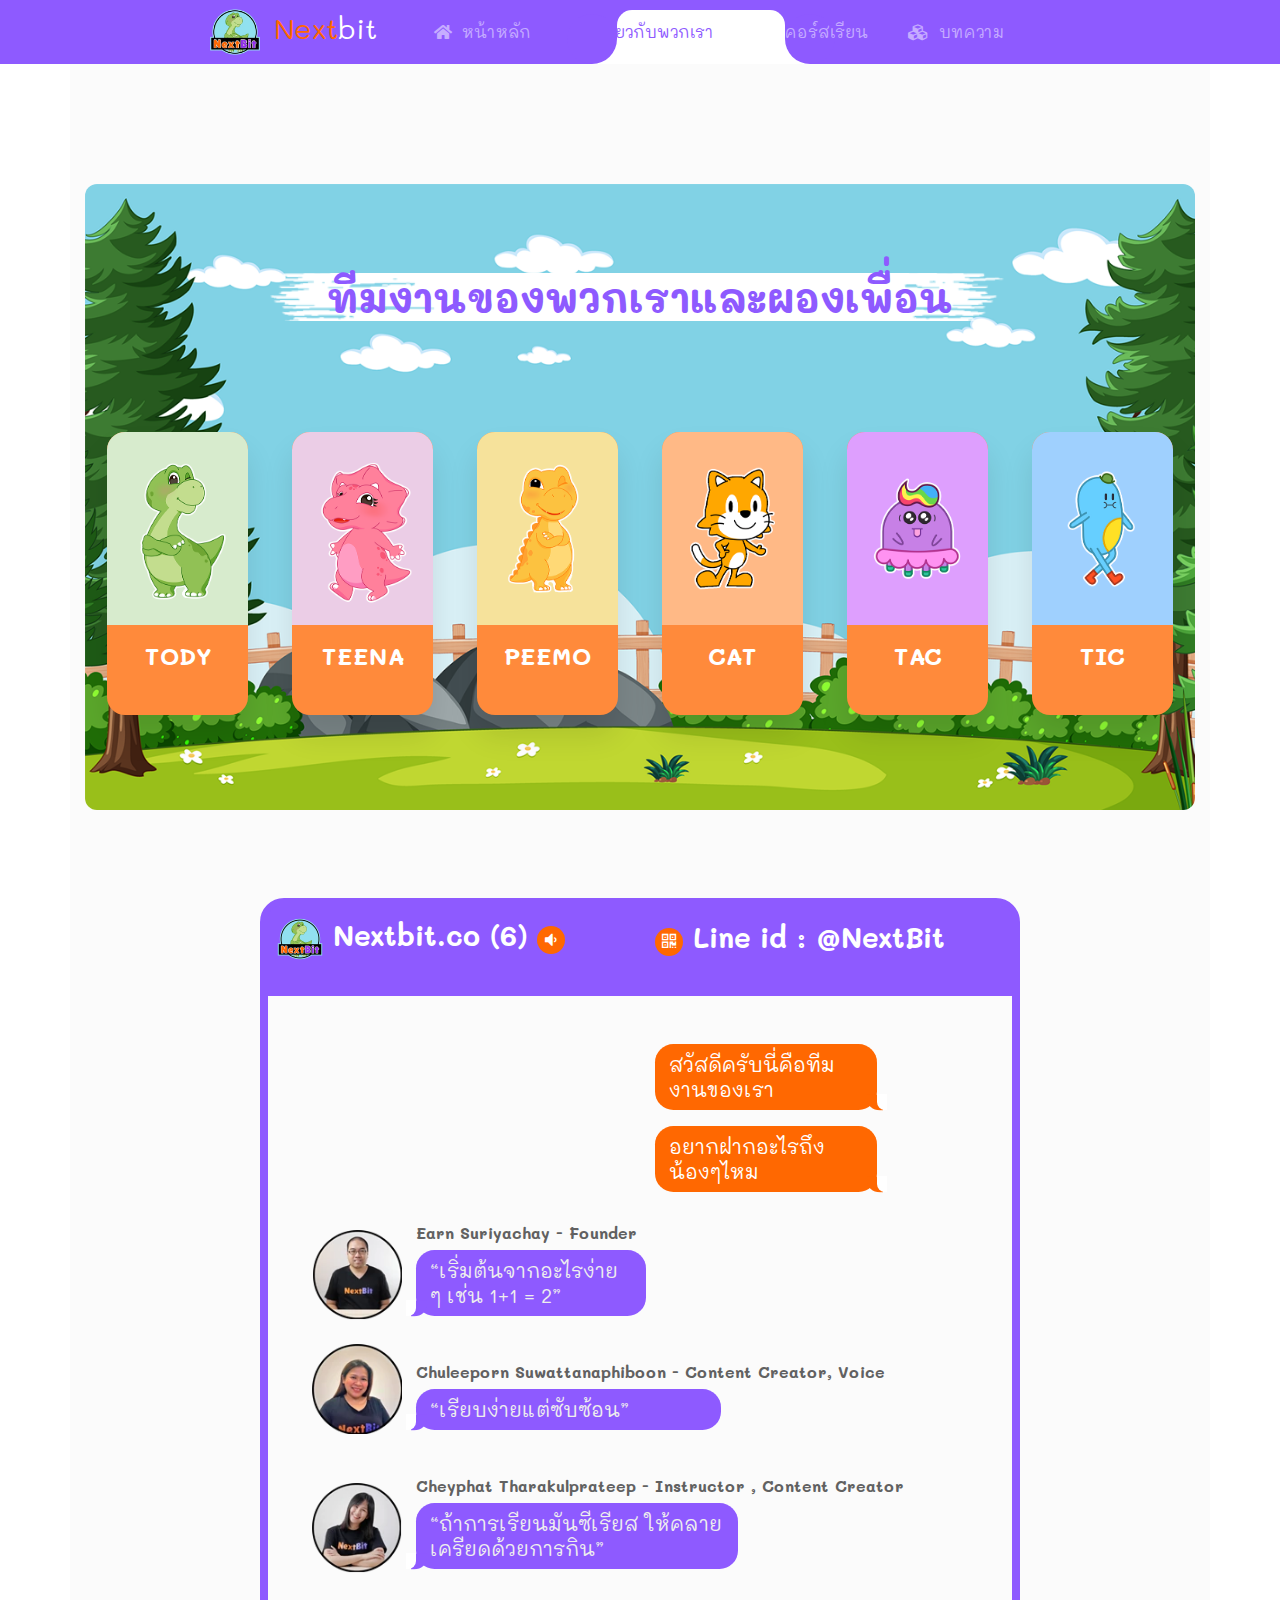
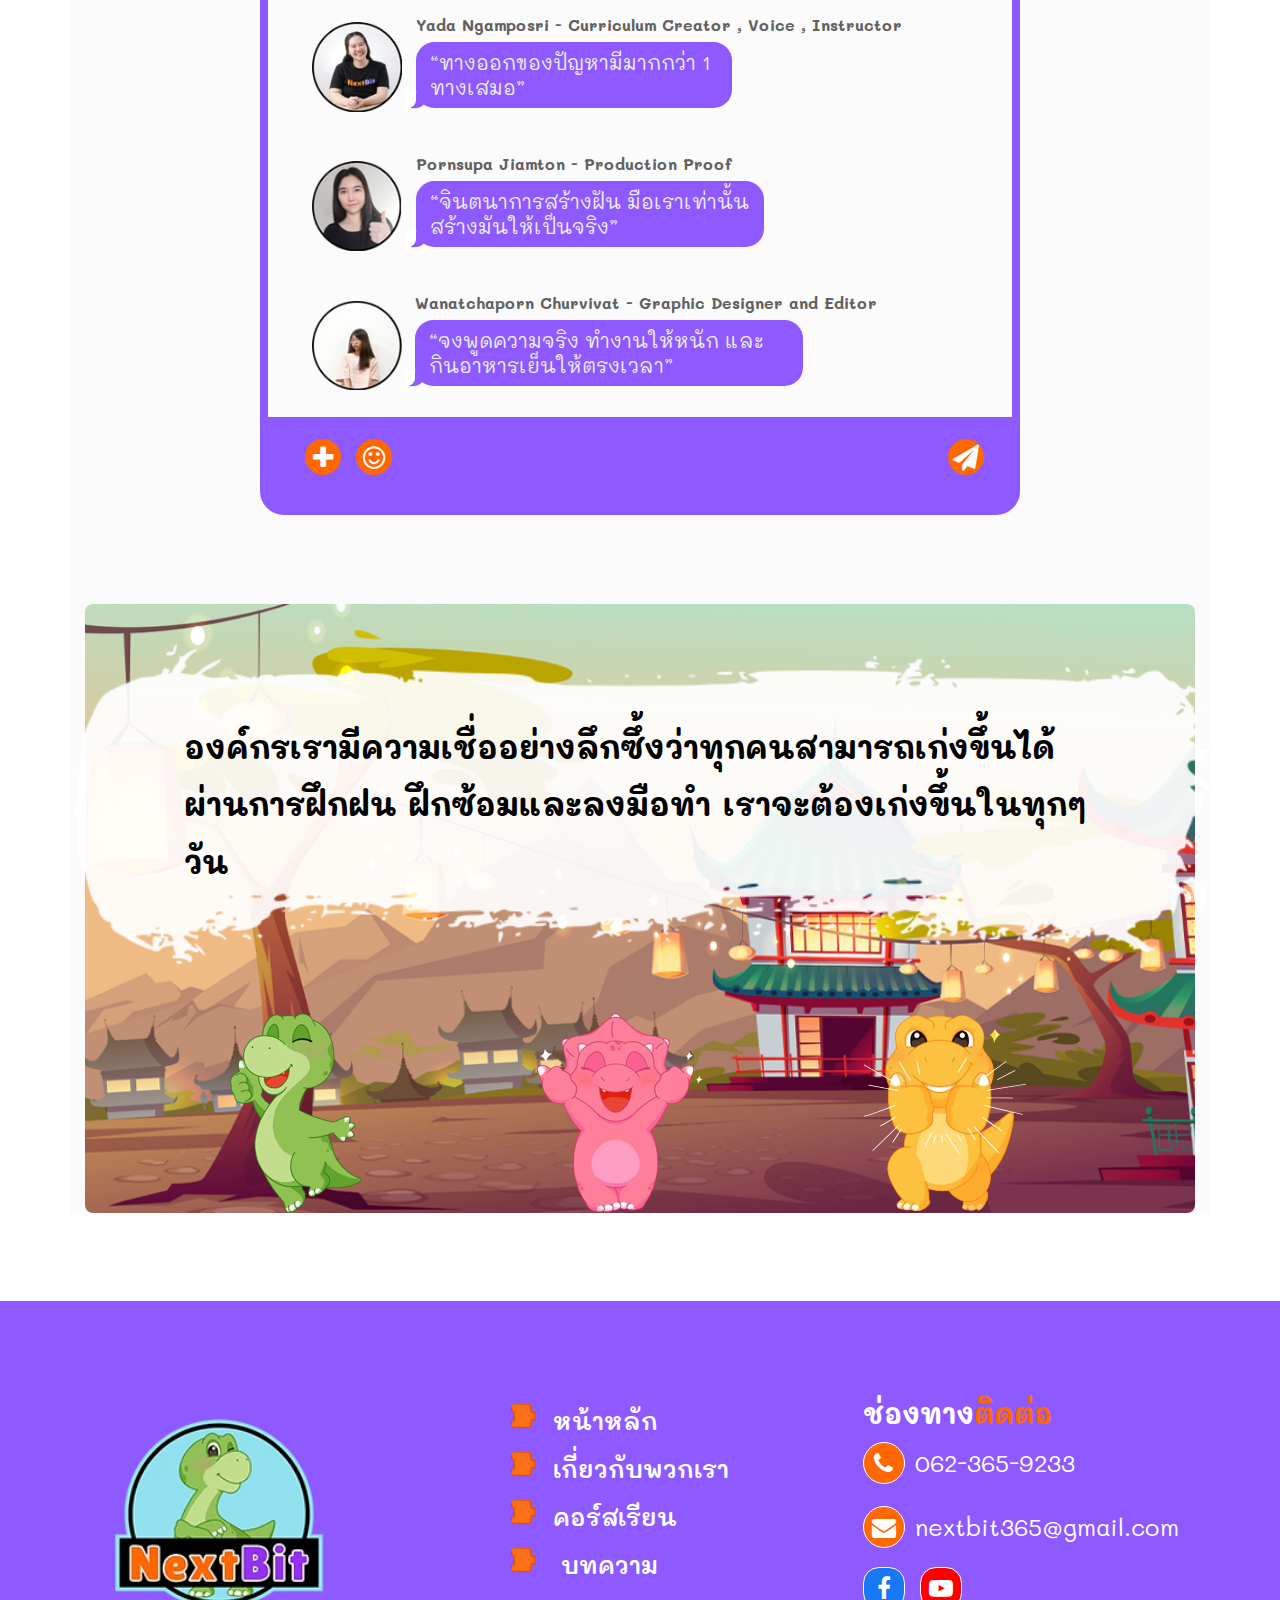
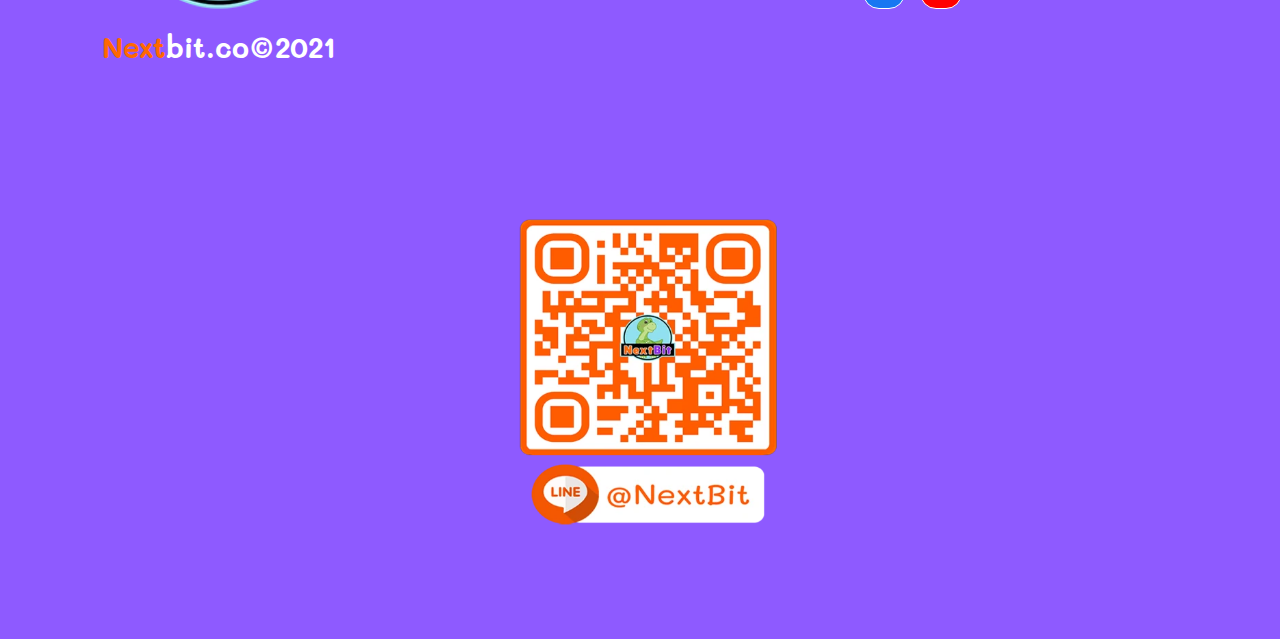
==== commit 5271083e: "Update [about.html,about.css,style.css,footer.css]" ====
--- a/about.html
+++ b/about.html
@@ -224,26 +224,6 @@
 <!--                    </div>-->
                 </div>
             </div>
-            <div class="character-with-chat">
-                <div class="tody">
-                    <picture>
-                        <source srcset="./imgs/webp/talk-tody.webp">
-                        <img src="./imgs/png/talk-tody.PNG">
-                    </picture>
-                </div>
-                <div class="peemo">
-                    <picture>
-                        <source srcset="./imgs/webp/talk-peemo.webp">
-                        <img src="./imgs/png/talk-peemo.png">
-                    </picture>
-                </div>
-                <div class="teena">
-                    <picture>
-                        <source srcset="./imgs/webp/talk-teena.webp">
-                        <img src="./imgs/png/talk-eena.PNG">
-                    </picture>
-                </div>
-            </div>
         </section>
         <section class="popularity">
             <div class="row">
--- a/css/style.css
+++ b/css/style.css
@@ -65,3 +65,18 @@
     ---- end list-jigsaw ---
     -----------------------------*/
 }
+@media (max-width: 768px) {
+    .list_jigsaw a{
+        font-size: 20px;
+    }
+}
+@media(max-width: 475px) {
+    .list_jigsaw a{
+        font-size: 20px;
+    }
+}
+@media (max-width: 280px) {
+    .list_jigsaw a{
+        font-size: 15px;
+    }
+}
--- a/css/about.css
+++ b/css/about.css
@@ -589,32 +589,6 @@
     ---- end character-pre -
     -----------------------------*/
     /*----------------------------
-    ---- start talk-with-us  -------
-    -----------------------------*/
-    .talk-with-us .character-with-chat{
-        display: flex;
-        position: relative;
-        height: 200px;
-    }
-    .talk-with-us .character-with-chat img{
-        display: block;
-        position: absolute;
-        width: auto;
-        height: 200px;
-    }
-    .talk-with-us .character-with-chat .tody{
-        margin: 5% 0% 10% 8%;
-    }
-    .talk-with-us .character-with-chat .peemo{
-        margin: 5% 0% 10% 30%;
-    }
-    .talk-with-us .character-with-chat .teena{
-        margin: 5% 0% 10% 30%;
-    }
-    /*----------------------------
-    ---- end talk-with-us -------
-    -----------------------------*/
-    /*----------------------------
     ---- start talk-talk  -------
     -----------------------------*/
     .talk-talk .name{
@@ -762,28 +736,7 @@
     /*----------------------------
     ---- end talk-tailing  -------
     -----------------------------*/
-    /*----------------------------
-    ---- start talk-with-us  -------
-    -----------------------------*/
-    .talk-with-us .character-with-chat img{
-        display: block;
-        position: absolute;
-        width: auto;
-        height: 200px;
-    }
-    .talk-with-us .character-with-chat .tody{
-        margin-left: 8%;
-    }
-    .talk-with-us .character-with-chat .peemo{
-        margin-left: 30%;
-    }
-    .talk-with-us .character-with-chat .teena{
-        margin-left: 30%;
-    }
-    /*----------------------------
-    ---- end talk-with-us -------
-    -----------------------------*/
-    /*----------------------------
+   
      /*----------------------------
     ---- start character-with-us ----
     -----------------------------*/
@@ -809,27 +762,6 @@
 }
 
 @media screen and (max-width: 767px){
-    /*----------------------------
-    ---- start talk-with-us  -------
-    -----------------------------*/
-    .talk-with-us .character-with-chat img{
-        display: block;
-        position: absolute;
-        width: auto;
-        height: 200px;
-    }
-    .talk-with-us .character-with-chat .tody{
-        margin-left: 1%;
-    }
-    .talk-with-us .character-with-chat .peemo{
-        margin-left: 30%;
-    }
-    .talk-with-us .character-with-chat .teena{
-        margin-left: 30%;
-    }
-    /*----------------------------
-    ---- end talk-with-us -------
-    -----------------------------*/
     /*----------------------------
      /*----------------------------
     ---- start character-with-us ----
@@ -908,27 +840,6 @@
     /*----------------------------
     ---- end talk-tailing  -------
     -----------------------------*/
-    /*----------------------------
-    ---- start talk-with-us  -------
-    -----------------------------*/
-    .talk-with-us .character-with-chat img{
-        display: block;
-        position: absolute;
-        width: auto;
-        height: 140px;
-    }
-    .talk-with-us .character-with-chat .tody{
-        margin-left: 2%;
-    }
-    .talk-with-us .character-with-chat .peemo{
-        margin-left: 30%;
-    }
-    .talk-with-us .character-with-chat .teena{
-        margin-left: 30%;
-    }
-    /*----------------------------
-    ---- end talk-with-us -------
-    -----------------------------*/
      /*----------------------------
     ---- start character-with-us ----
     -----------------------------*/
--- a/css/footer.css
+++ b/css/footer.css
@@ -68,21 +68,132 @@
 
 
 @media (min-width: 992px) {
-
+    footer .footer-logo{
+        justify-content: center;
+        margin: 4rem auto;
+    }
+    footer .footer-link{
+        margin: 4rem;
+    }
+    footer .footer-contact{
+        margin: 4rem auto;
+    }
+    footer .footer-qrcode{
+        margin: 4rem auto;
+    }
 }
 @media (max-width: 991px) {
+    footer{
+        justify-content: space-around;
+    }
     footer .footer-logo{
         margin: 2rem auto;
+        
     }
     footer .footer-link{
         margin: 2rem;
     }
     footer .footer-contact{
         margin: 2rem auto;
+        
     }
     footer .footer-qrcode{
         margin: 2rem auto;
     }
 
+}
+@media (max-width: 880px) {
 
+    footer .footer-logo{
+        margin: 2rem auto;
+        
+    }
+    footer .footer-link{
+        margin: 2rem;
+        margin-top: 5rem;;
+        margin-right: 7rem;
+    }
+    footer .footer-contact{
+        margin: 2rem auto;
+        margin-left: 6rem;
+    }
+    footer .footer-qrcode{
+        margin: 2rem auto;
+    }
+
+}
+@media (max-width: 768px) {
+
+    footer .footer-logo{
+        margin: 2rem auto; 
+    }
+    footer .footer-link{
+        margin: 2rem;
+        margin-top: 5rem;;
+        margin-right: 6rem;
+    }
+    footer .footer-contact{
+        margin: 2rem auto;
+        margin-left: 3rem;
+    }
+    footer .footer-qrcode{
+        margin: 2rem auto;
+    }
+
+}
+@media (max-width: 715px) {
+    footer p{
+        font-size: 20px;
+    }
+    footer .footer-link{
+        margin: 2rem;
+        margin-top: 5rem;;
+        margin-left: 5rem;
+    }
+    footer .footer-contact{
+        margin: 2rem auto;
+        margin-left: 3rem;
+    }
+}
+
+@media (max-width: 560px) {
+    footer .footer-link{
+        margin: 2rem;
+        margin-top: 5rem;
+        margin-left: 4rem;
+    }
+    footer .footer-contact{
+        margin: 2rem auto;
+        margin-left: 5rem;
+    }
+}
+@media (max-width: 375px) {
+    footer .fa{
+        font-size: 24px;
+    }
+    footer p{
+        font-size: 18px;
+    }
+    footer .footer-link{
+        margin: 2rem;
+        margin-top: 5rem;;
+        margin-left: 3rem;
+    }
+    footer .footer-contact{
+        margin: 2rem auto;
+        margin-right: 1rem;
+    }
+}
+@media (max-width: 280px) {
+    footer .fa{
+        font-size: 20px;
+    }
+    footer p{
+        font-size: 14px;
+    }
+    footer .footer-link{
+        margin: 2rem;
+        margin-top: 5rem;;
+        margin-left: 0rem;
+    }
 }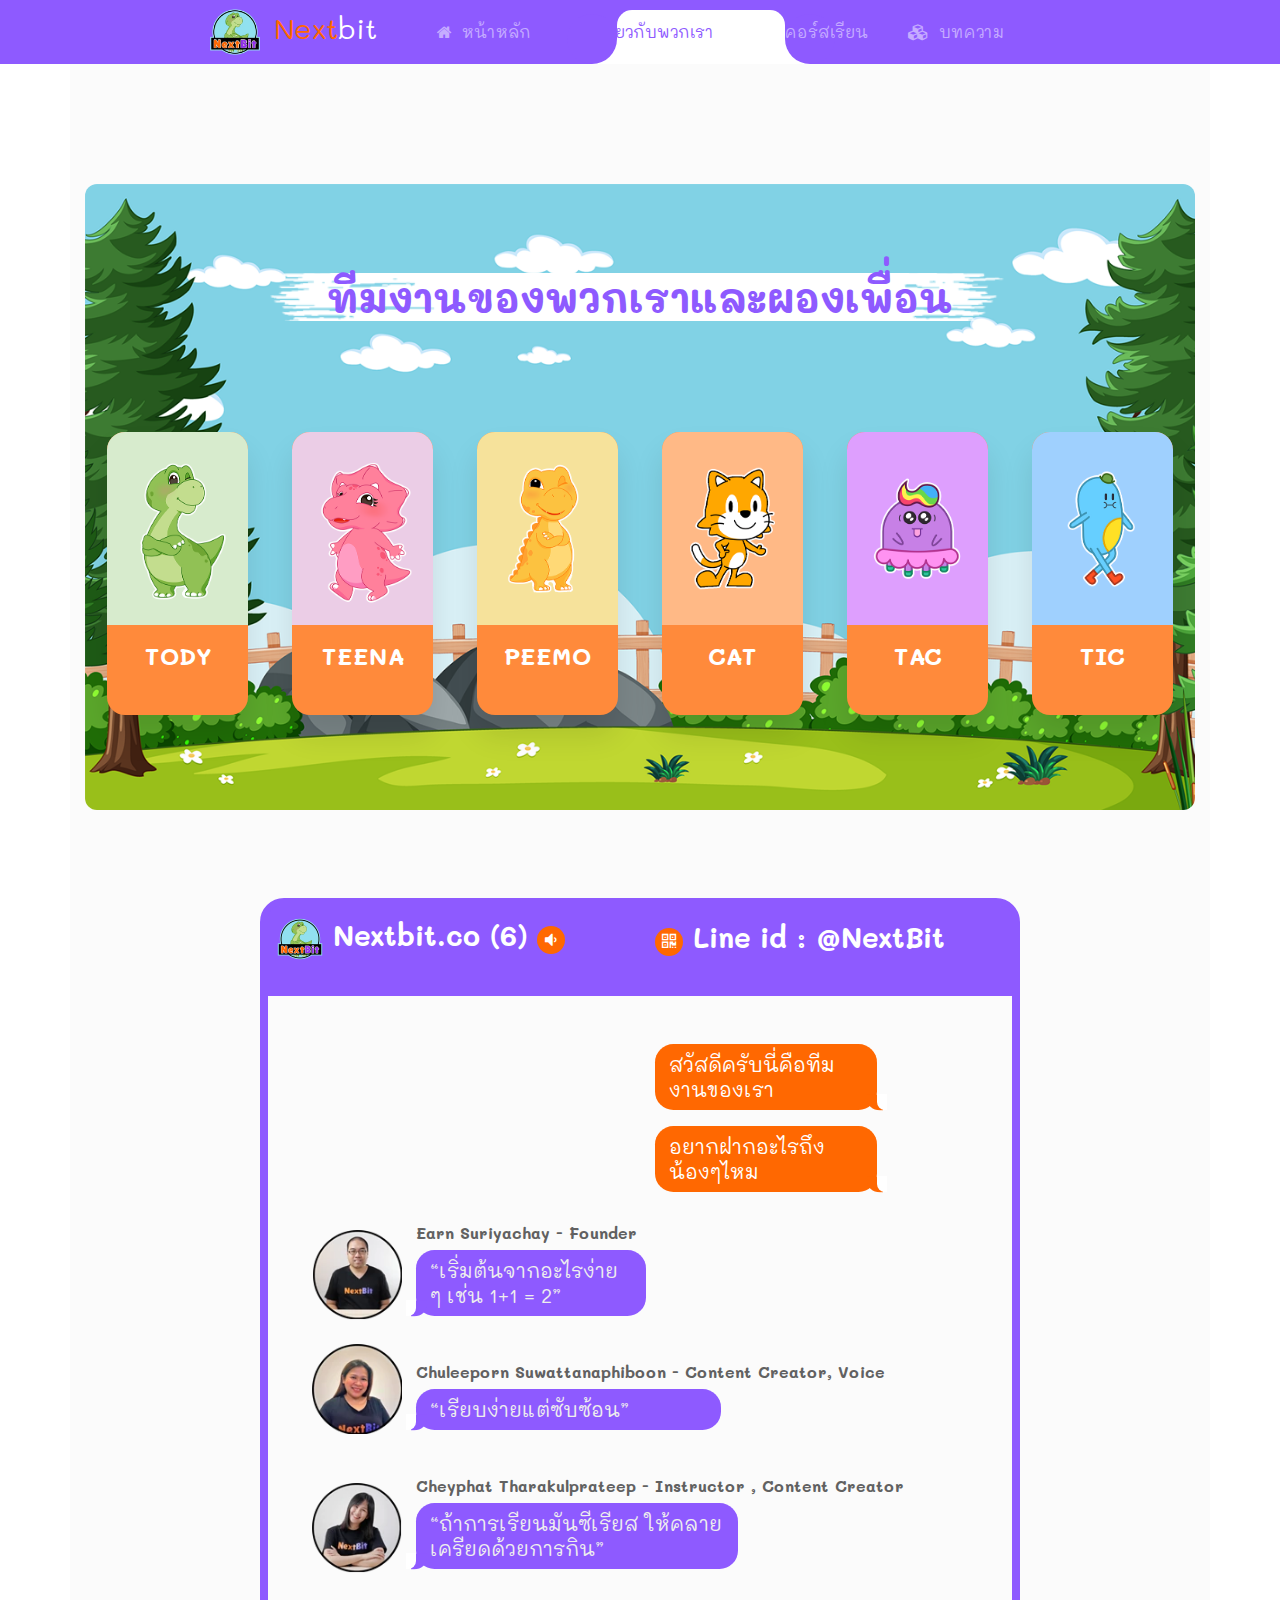
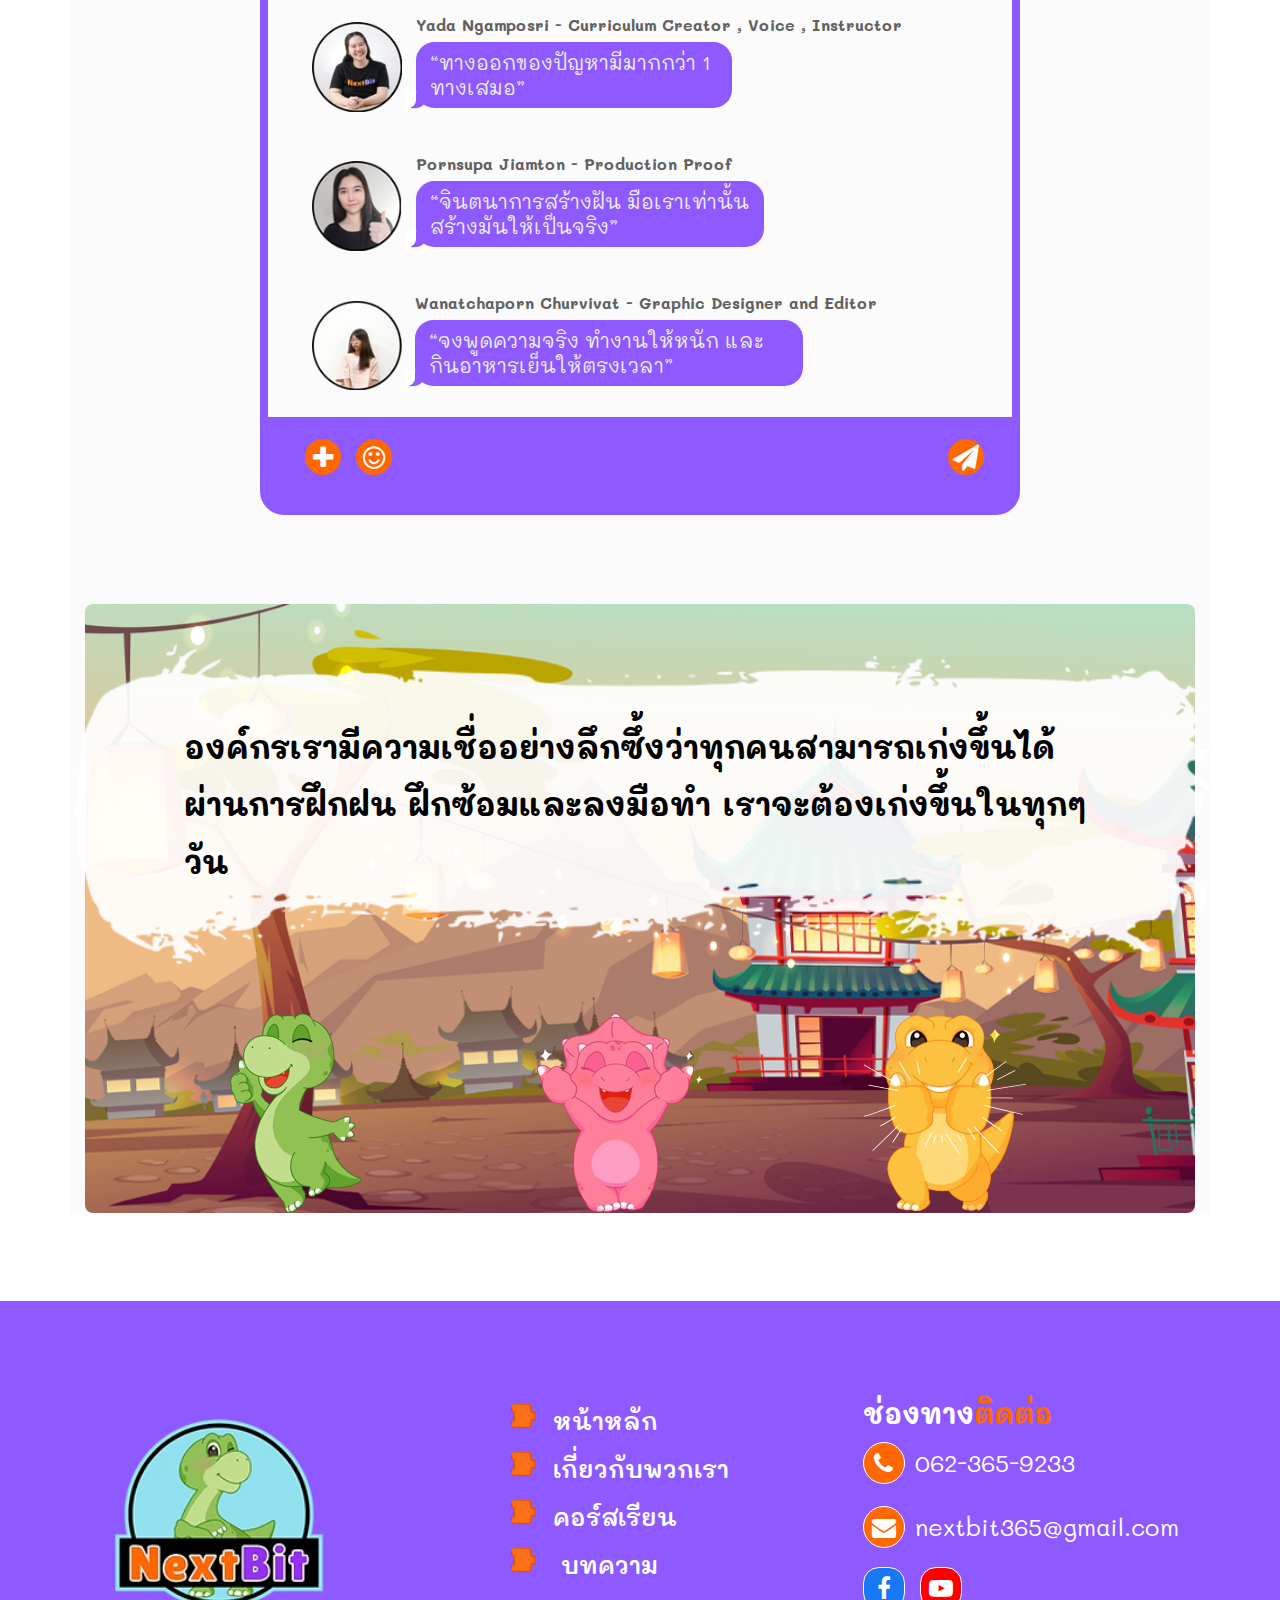
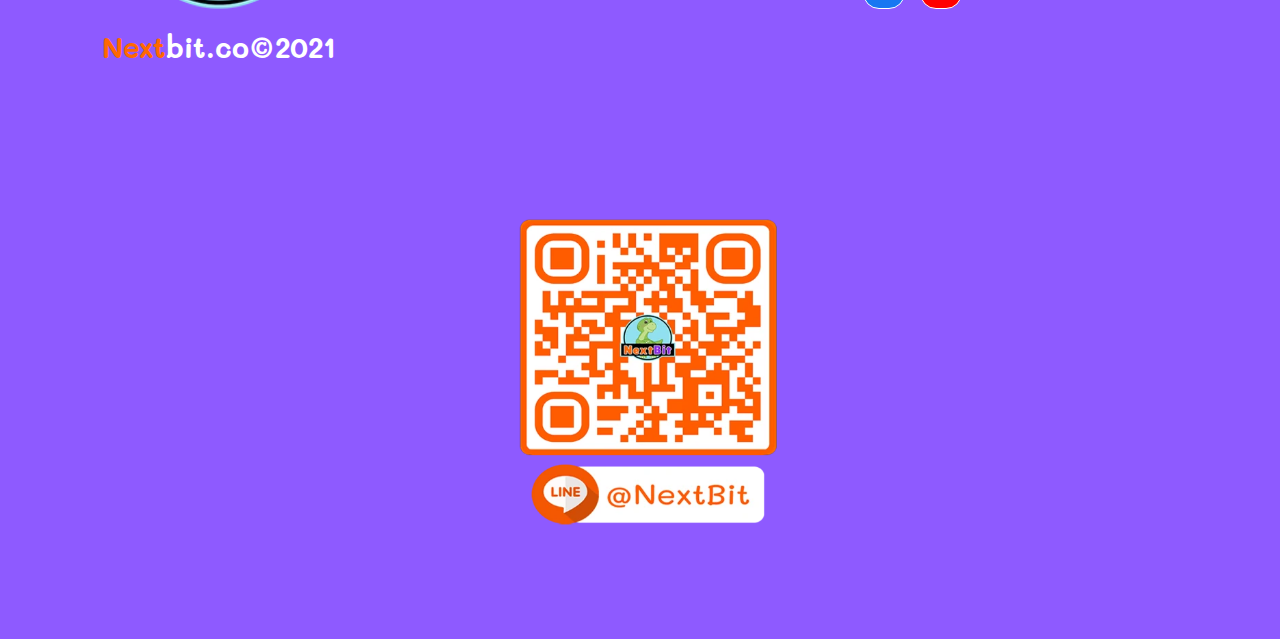
==== commit 5006230b: "ADD[bootstrap File] ADJUST[font-awesome]" ====
--- a/about.html
+++ b/about.html
@@ -6,11 +6,9 @@
     <meta charset="UTF-8">
     <meta name="viewport" content="width=device-width, user-scalable=no, initial-scale=1.0, maximum-scale=1.0, minimum-scale=1.0">
     <!-- css navbar -->
-    <link rel='stylesheet' href='https://stackpath.bootstrapcdn.com/bootstrap/4.3.1/css/bootstrap.min.css'>
-    <link rel='stylesheet' href='https://cdnjs.cloudflare.com/ajax/libs/font-awesome/5.10.2/css/all.css'>
+    <link rel='stylesheet' href='./css/bootatrap.mis.css'>
     <link rel="stylesheet" href="./css/navbar.css">
     <!-- awesome font -->
-    <link rel='stylesheet' href='https://cdnjs.cloudflare.com/ajax/libs/font-awesome/5.10.2/css/all.min.css'>
     <link rel='stylesheet' href='https://maxcdn.bootstrapcdn.com/font-awesome/4.2.0/css/font-awesome.min.css'>
     <!-- css style -->
     <link rel="stylesheet" href="./css/style.css">
@@ -34,13 +32,13 @@
             <span>Next</span>bit
         </a>
         <button class="navbar-toggler" type="button" aria-controls="navbarSupportedContent" aria-expanded="false" aria-label="Toggle navigation">
-            <i class="fas fa-bars text-white"></i>
+            <i class="fa fa-bars text-white"></i>
         </button>
         <div class="collapse navbar-collapse" id="navbarSupportedContent">
             <ul class="navbar-nav ml-auto">
                 <div class="hori-selector"><div class="left"></div><div class="right"></div></div>
                 <li class="nav-item">
-                    <a class="nav-link" href="./index.html"><i class="fas fa-home"></i>หน้าหลัก</a>
+                    <a class="nav-link" href="./index.html"><i class="fa fa-home"></i>หน้าหลัก</a>
                 </li>
                 <li class="nav-item active">
                     <a class="nav-link" href="./about.html"><i class="fa fa-users"></i>เกี่ยวกับพวกเรา</a>
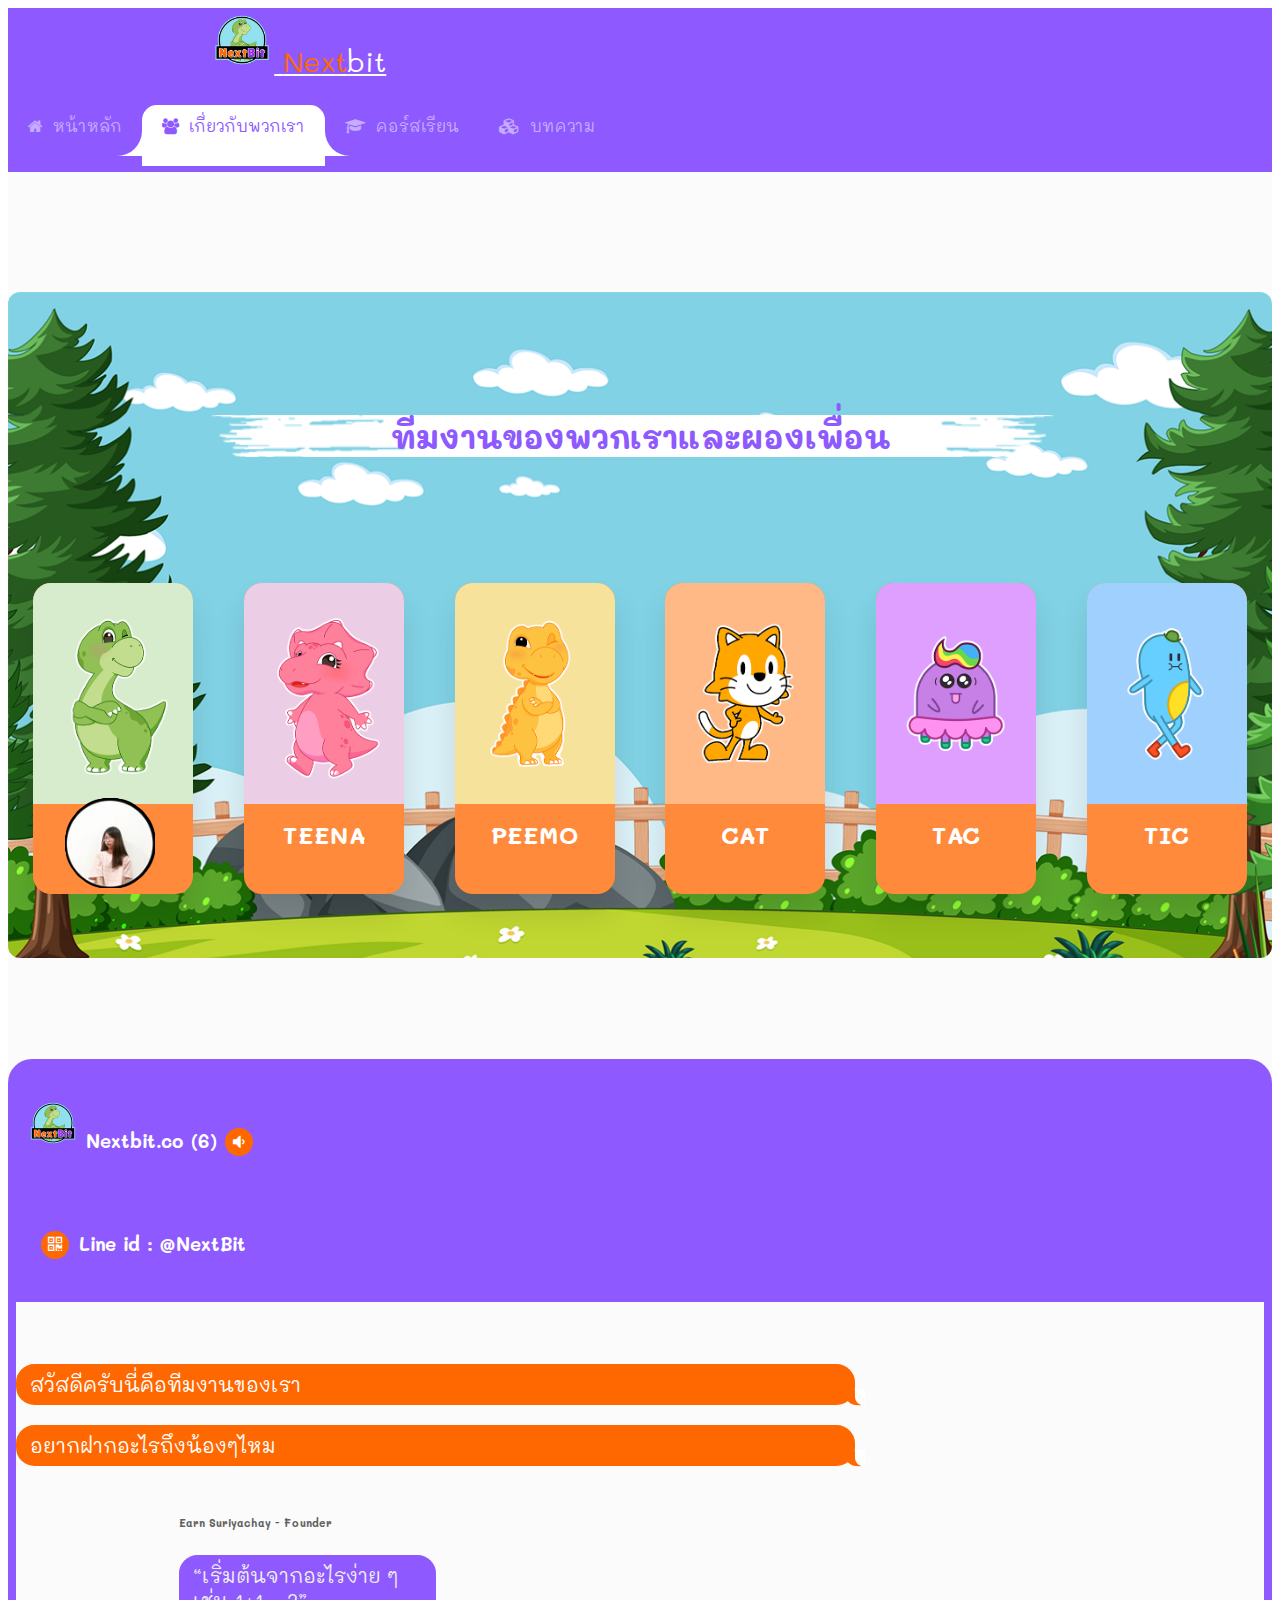
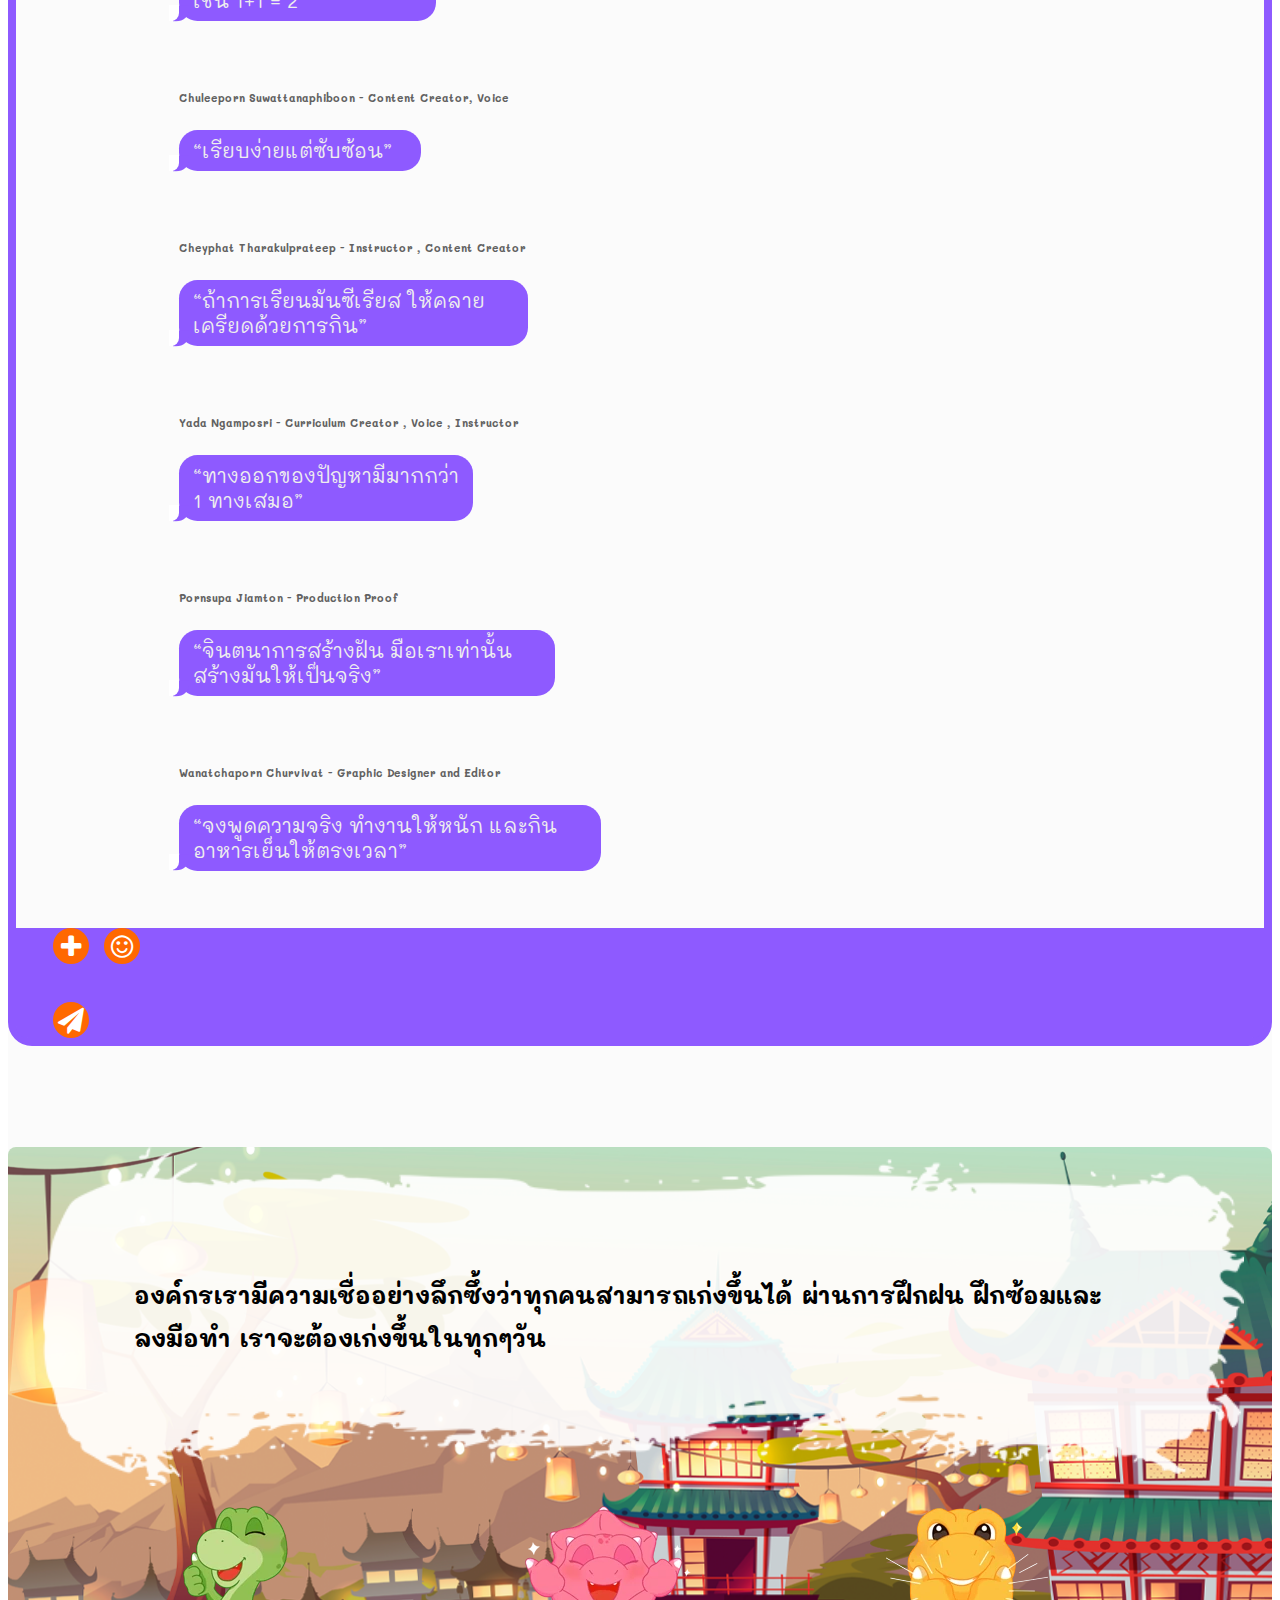
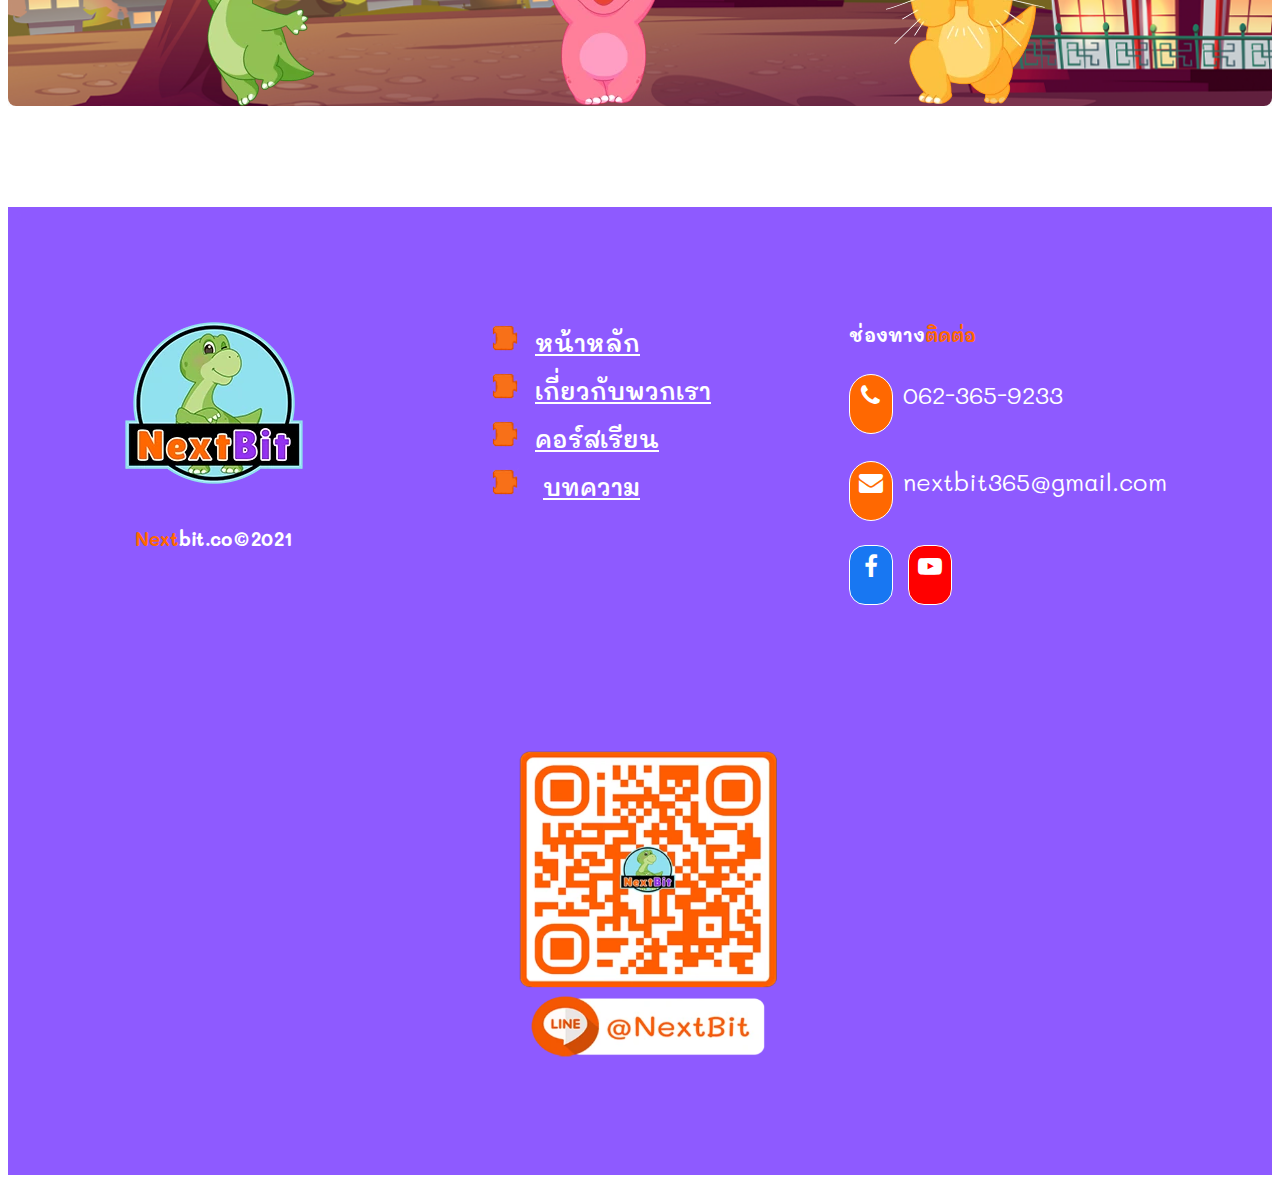
==== commit 12300c80: "fixed {link rel(...)} add {add(css,fontawesome)}" ====
--- a/about.html
+++ b/about.html
@@ -6,10 +6,11 @@
     <meta charset="UTF-8">
     <meta name="viewport" content="width=device-width, user-scalable=no, initial-scale=1.0, maximum-scale=1.0, minimum-scale=1.0">
     <!-- css navbar -->
-    <link rel='stylesheet' href='./css/bootatrap.mis.css'>
+    <link rel="stylesheet" href="https://cdn.jsdelivr.net/npm/bootstrap@4.6.0/dist/css/bootstrap.min.css" integrity="sha384-B0vP5xmATw1+K9KRQjQERJvTumQW0nPEzvF6L/Z6nronJ3oUOFUFpCjEUQouq2+l" crossorigin="anonymous">    <link rel="stylesheet" href="./css/navbar.css">
     <link rel="stylesheet" href="./css/navbar.css">
     <!-- awesome font -->
-    <link rel='stylesheet' href='https://maxcdn.bootstrapcdn.com/font-awesome/4.2.0/css/font-awesome.min.css'>
+    <link rel='stylesheet' href='./css/font-awesome.min.css'>
+
     <!-- css style -->
     <link rel="stylesheet" href="./css/style.css">
     <link rel="stylesheet" href="./css/loader.css">
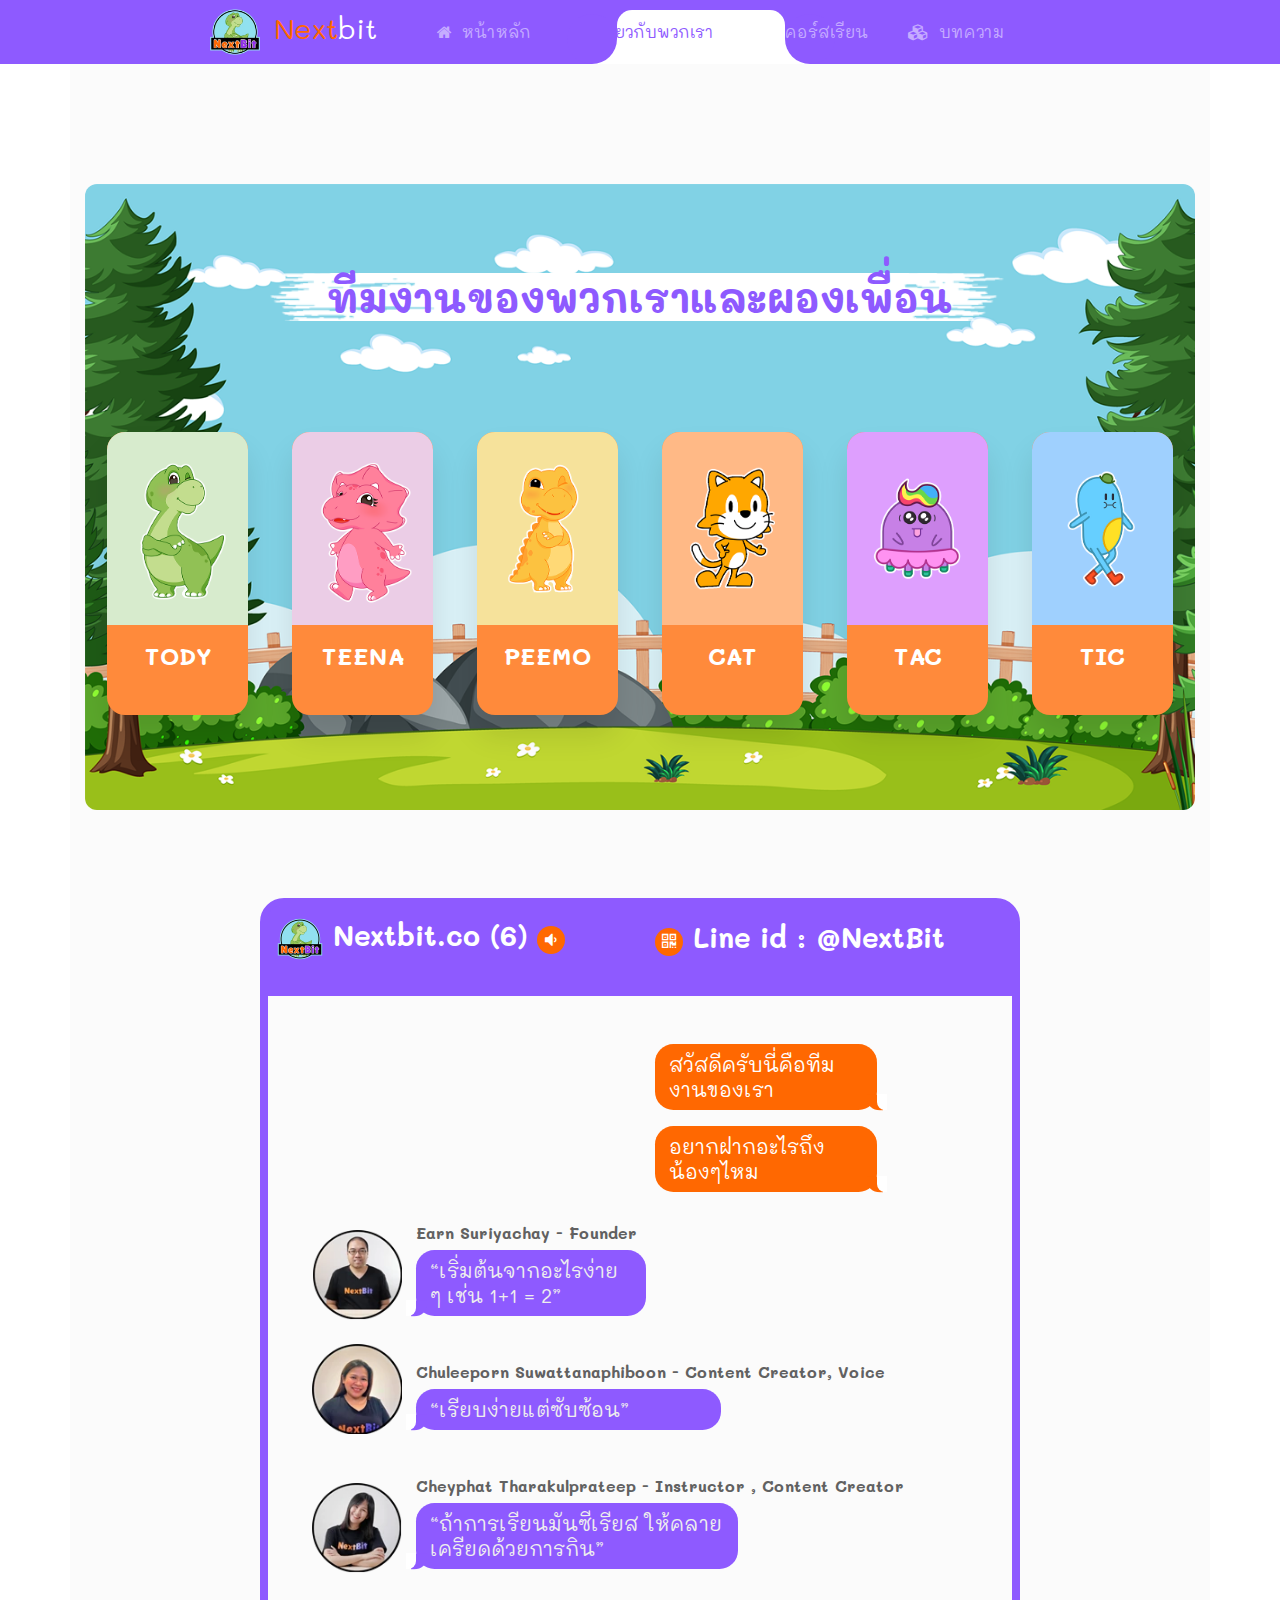
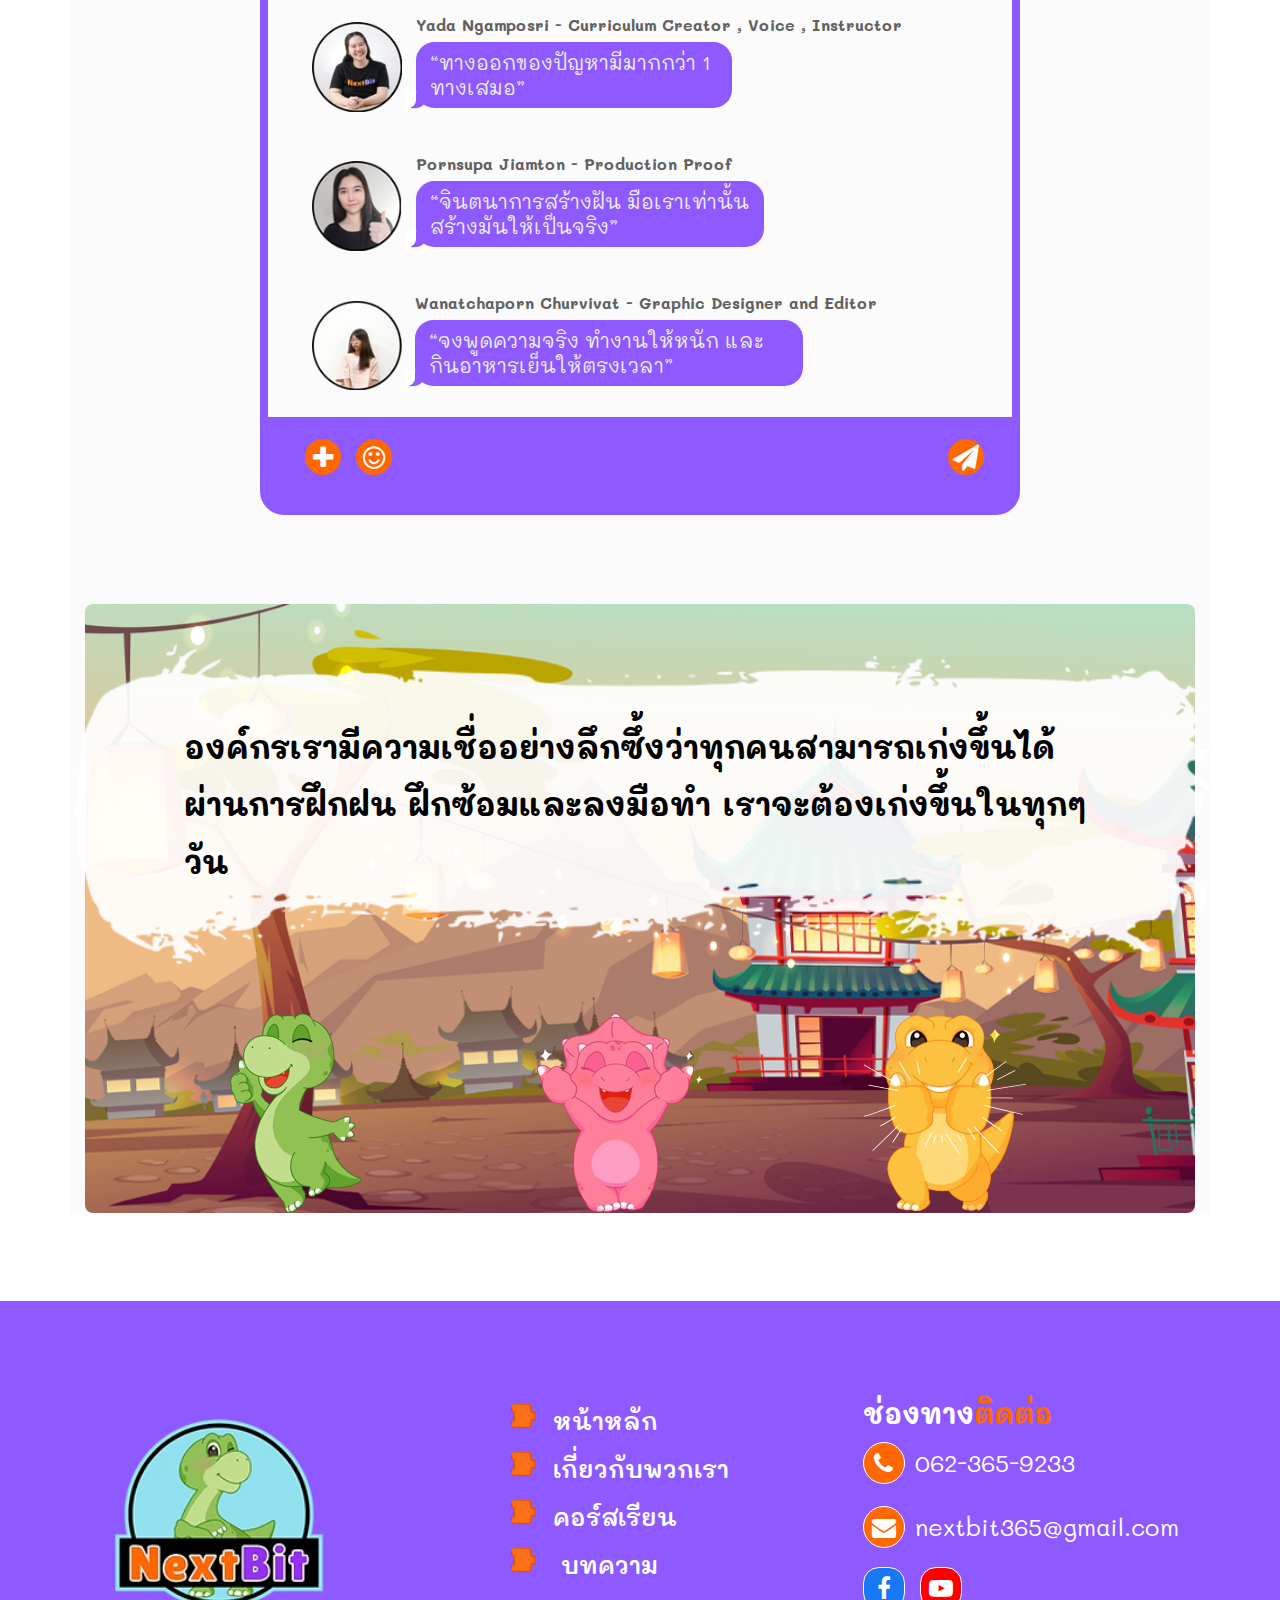
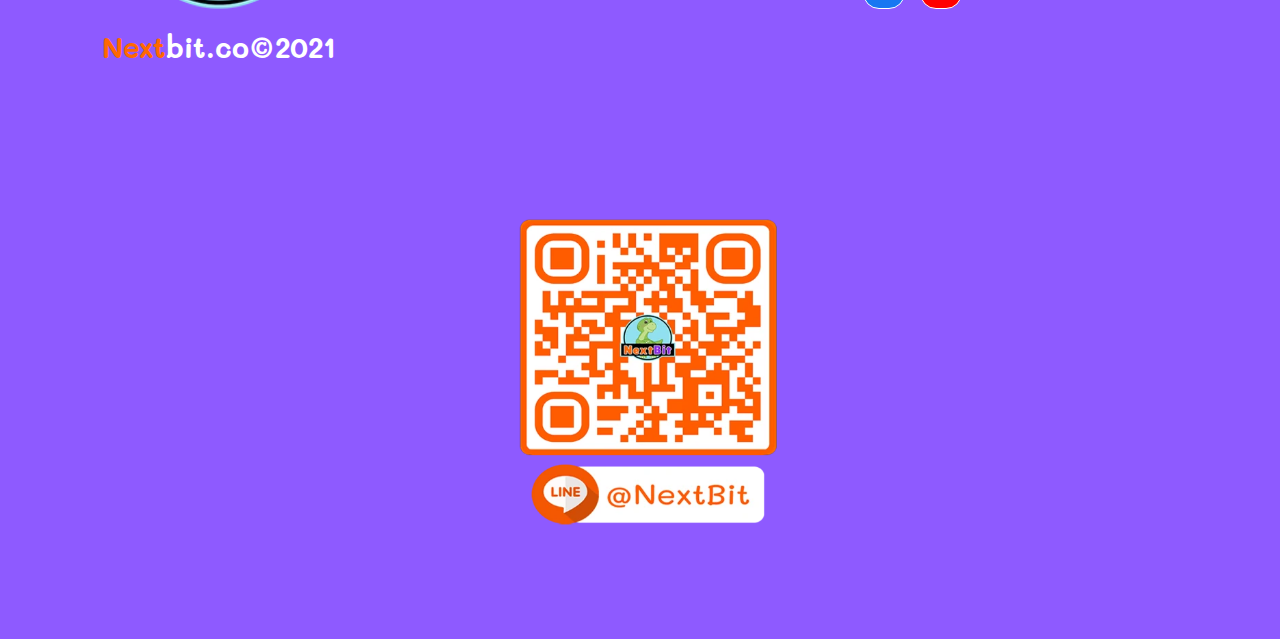
==== commit 791c0c5a: "add (bootstrap.min.css) fixed (link rel(...))" ====
--- a/about.html
+++ b/about.html
@@ -6,7 +6,7 @@
     <meta charset="UTF-8">
     <meta name="viewport" content="width=device-width, user-scalable=no, initial-scale=1.0, maximum-scale=1.0, minimum-scale=1.0">
     <!-- css navbar -->
-    <link rel="stylesheet" href="https://cdn.jsdelivr.net/npm/bootstrap@4.6.0/dist/css/bootstrap.min.css" integrity="sha384-B0vP5xmATw1+K9KRQjQERJvTumQW0nPEzvF6L/Z6nronJ3oUOFUFpCjEUQouq2+l" crossorigin="anonymous">    <link rel="stylesheet" href="./css/navbar.css">
+    <link rel="stylesheet" href="./css/bootstrap.min.css">
     <link rel="stylesheet" href="./css/navbar.css">
     <!-- awesome font -->
     <link rel='stylesheet' href='./css/font-awesome.min.css'>
@@ -215,12 +215,6 @@
                     </div>
                 </div>
                 <div class="col-lg-2">
-<!--                    <div class="tody">-->
-<!--                        <img src="https://drive.google.com/uc?export=view&id=1SN_21G3TR1W5GClJ7C-dk02DU2d0N2Uv">-->
-<!--                    </div>-->
-<!--                    <div class="peemo">-->
-<!--                        <img src="https://drive.google.com/uc?export=view&id=1JraZAuLc7eFTBt4CRyIU7yvFB86kW8oF">-->
-<!--                    </div>-->
                 </div>
             </div>
         </section>
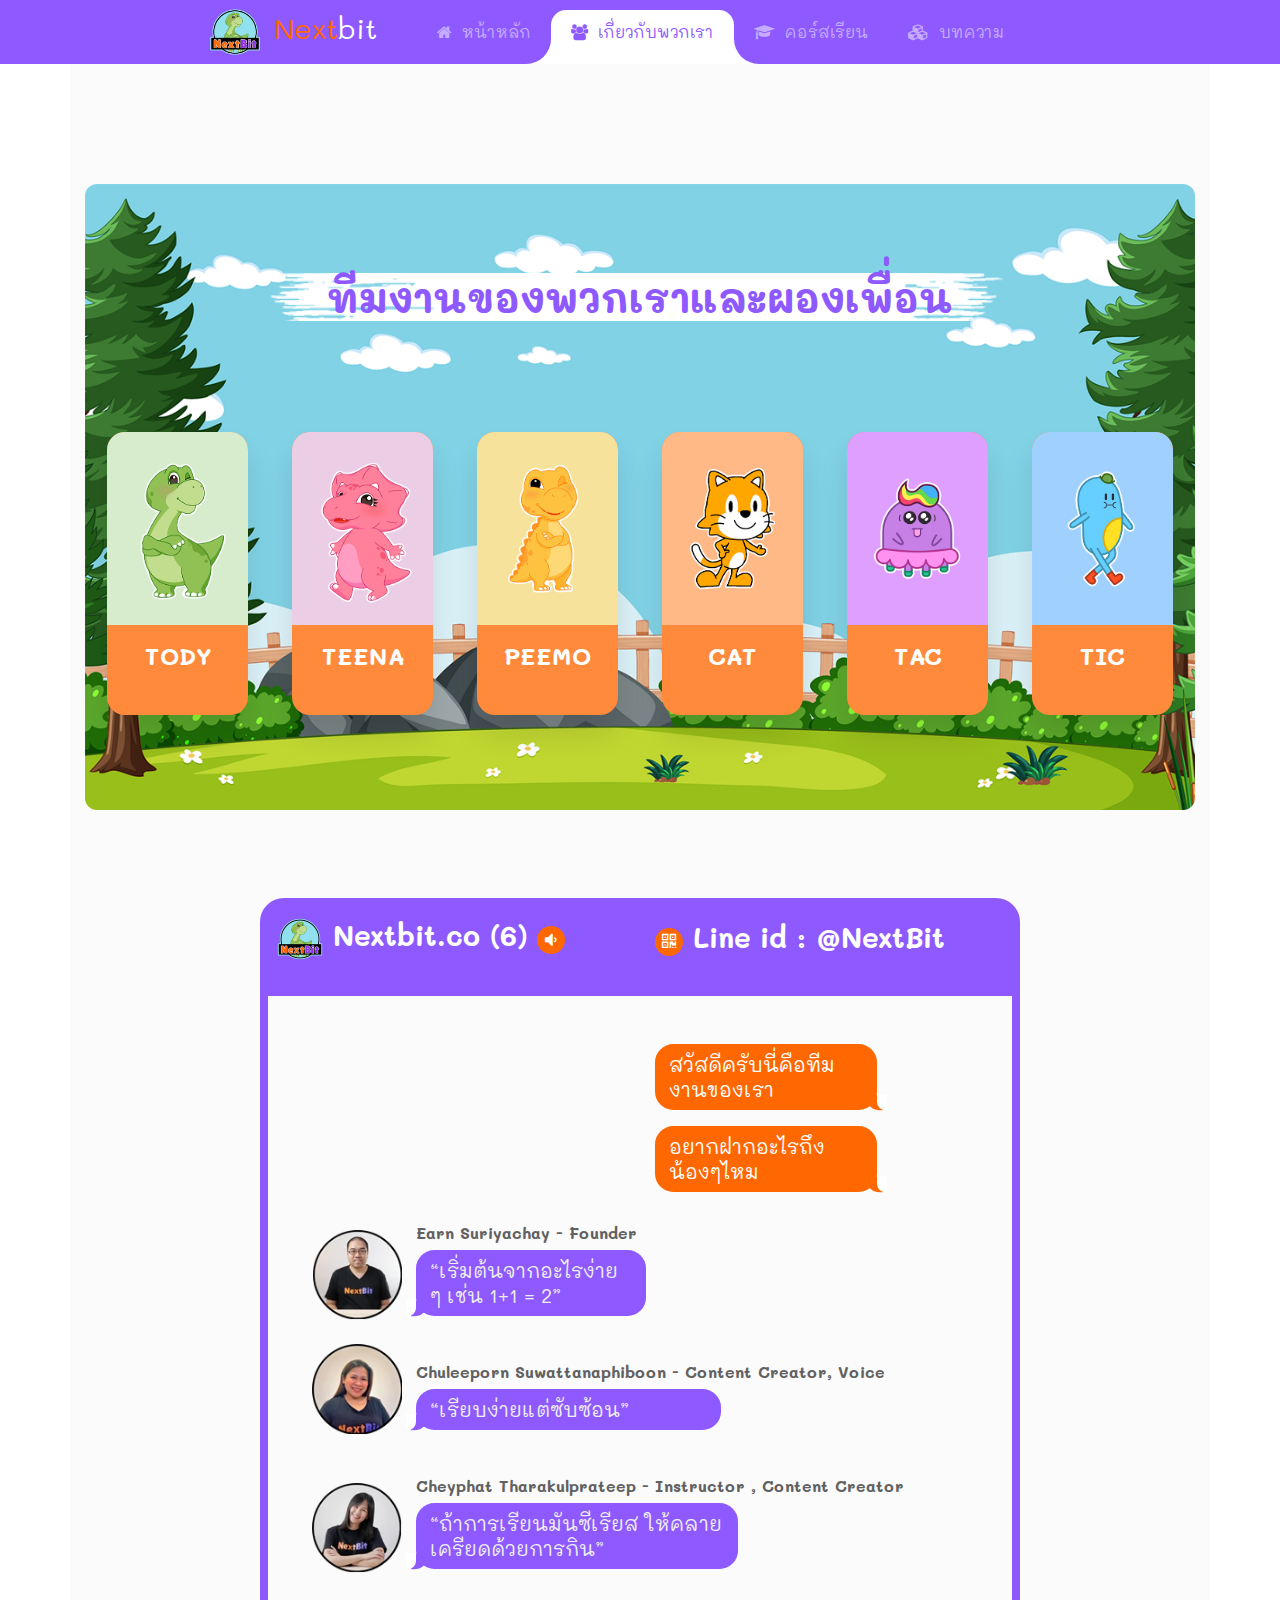
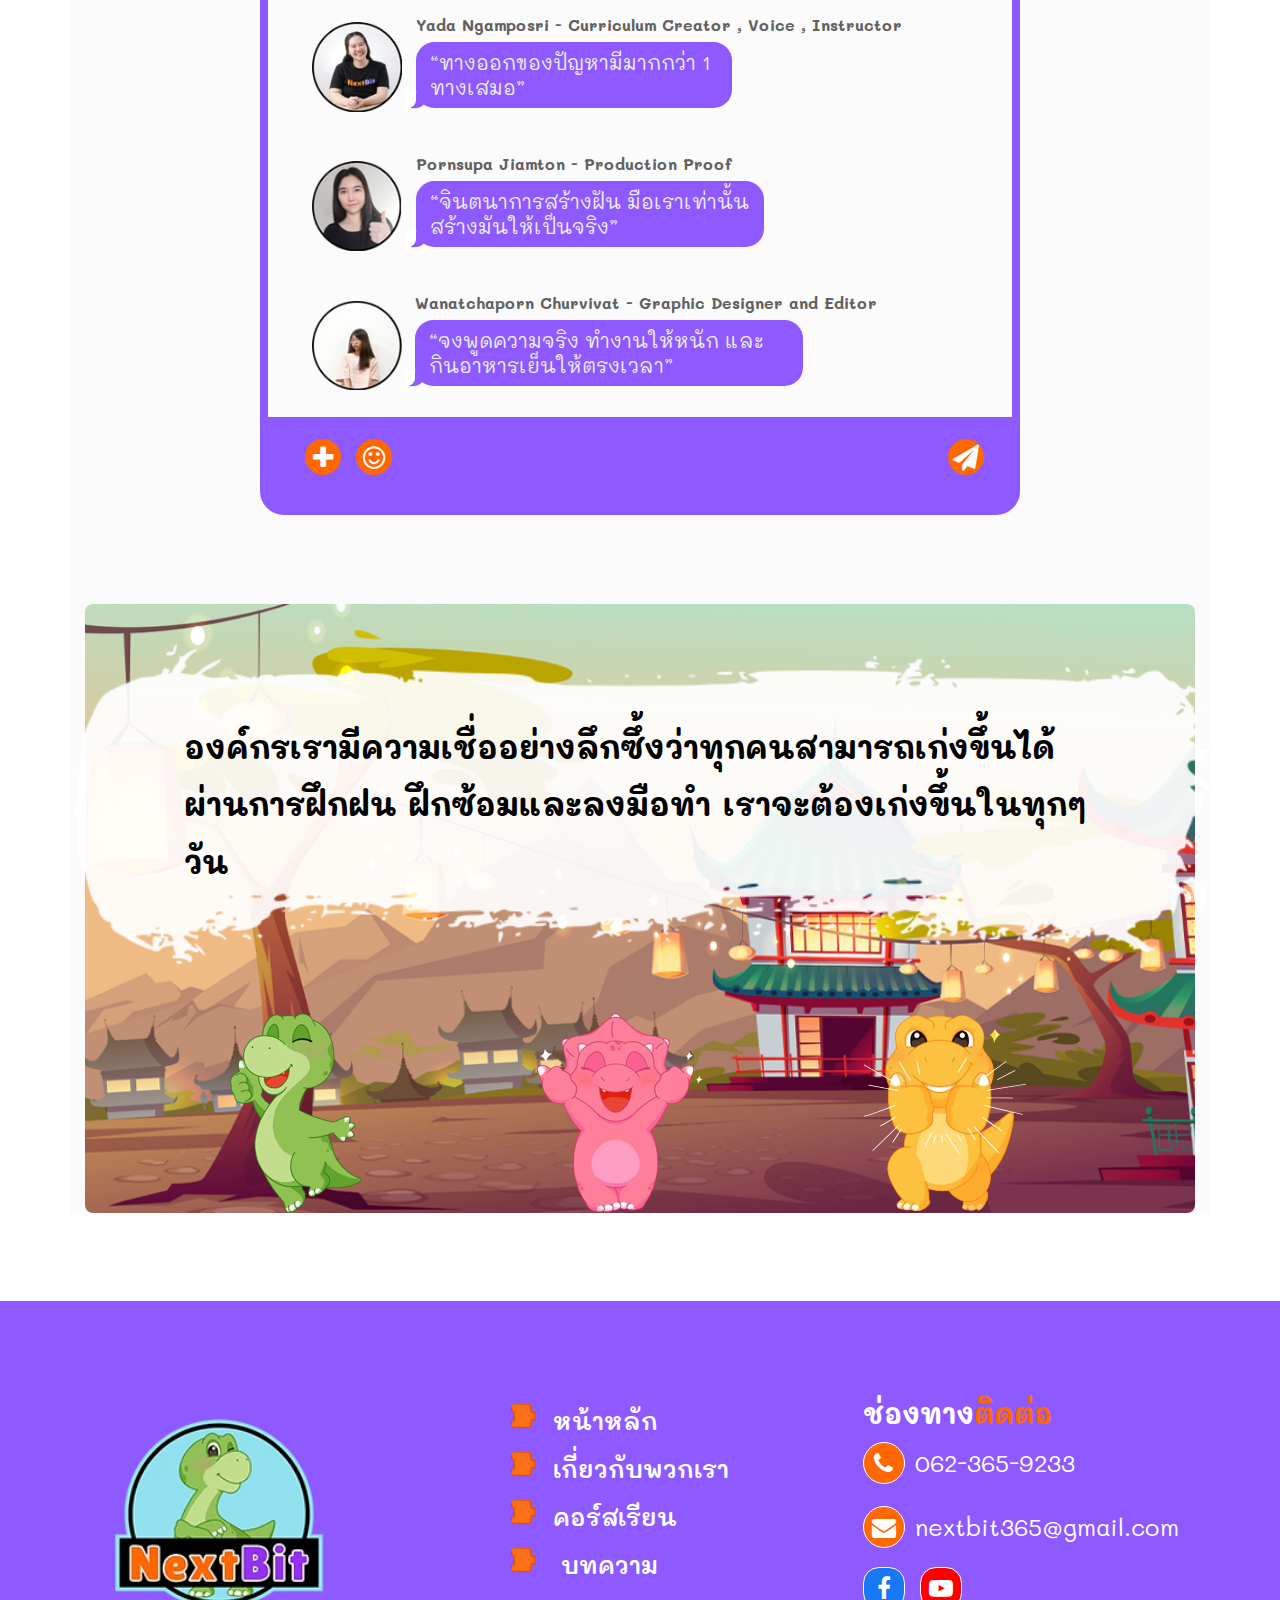
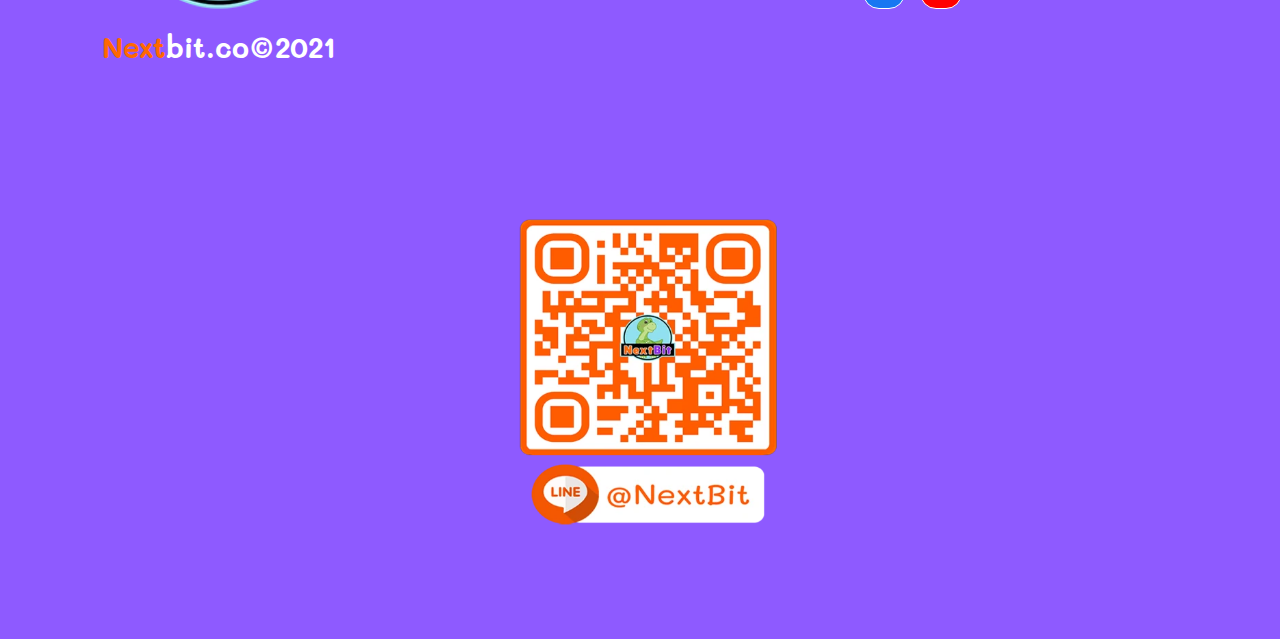
==== commit cb0a69d0: "fixed (loader)" ====
--- a/about.html
+++ b/about.html
@@ -310,7 +310,7 @@
     </svg>
     <div class="loader-wrapper">
         <img src="./imgs/gif/loading_peemo.gif">
-        <div class="thought"><h4>วันนี้กินไรดีนะ</h4></div>
+        <div class="thought"><h4>มาดูสมาชิกเรากันเถอะ</h4></div>
     </div>
     <!-- Start Script -->
     <!-- Navbar -->
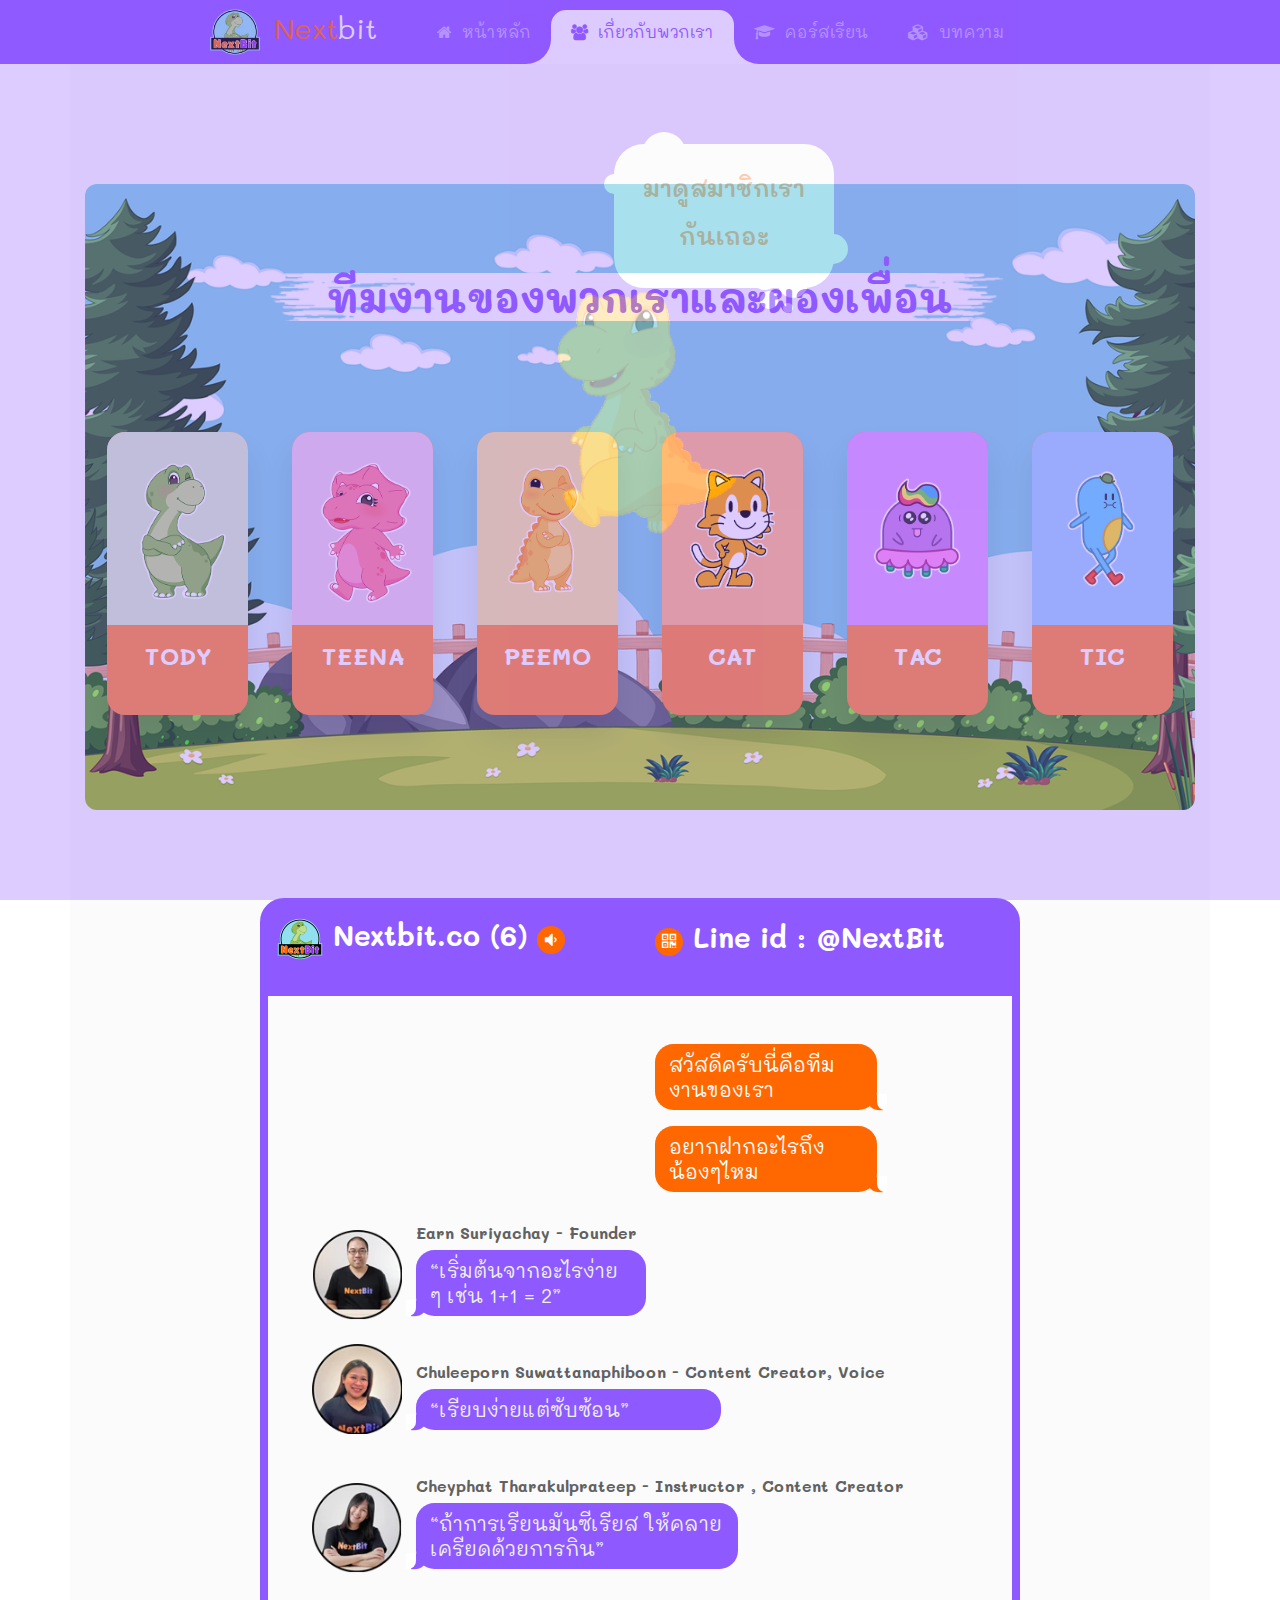
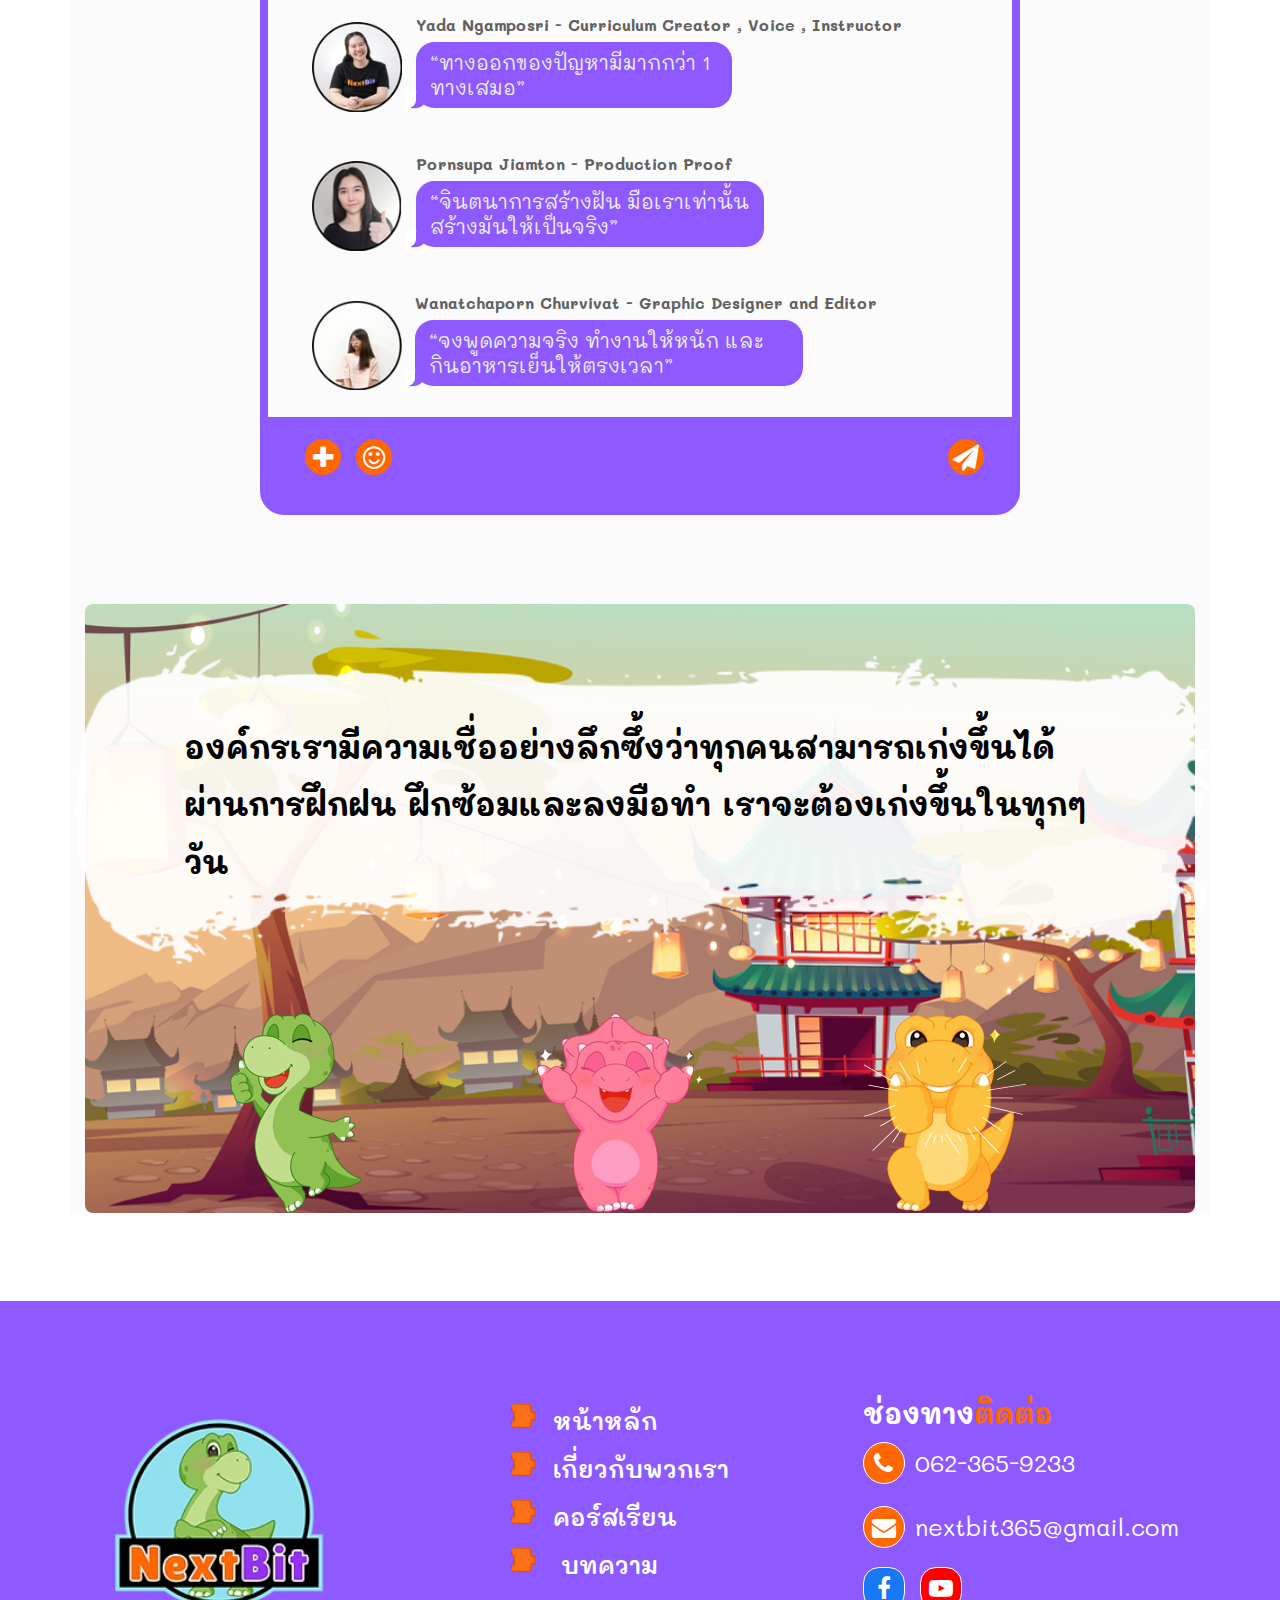
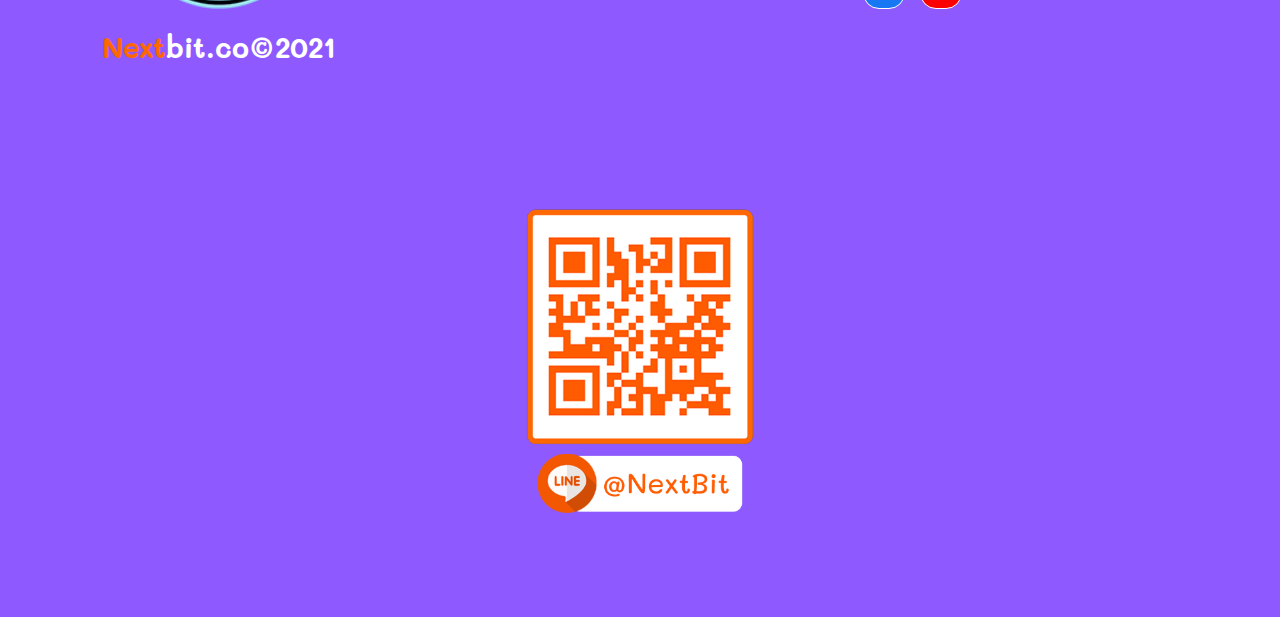
==== commit 21d6e3e0: "[Update] Lasted Version" ====
--- a/about.html
+++ b/about.html
@@ -273,10 +273,10 @@
             </div>
             <div class="footer-link list_jigsaw">
                 <ul>
-                    <li><a href="./index.html">หน้าหลัก</a></li>
+                    <li><a href="./index.html" target="_blank">หน้าหลัก</a></li>
                     <li><a href="./about.html">เกี่ยวกับพวกเรา</a></li>
-                    <li><a href="./course.html">คอร์สเรียน</a></li>
-                    <li> <a href="https://nextbit.co/post/">บทความ</a></li>
+                    <li><a href="./course.html" target="_blank">คอร์สเรียน</a></li>
+                    <li> <a href="https://nextbit.co/post/" target="_blank">บทความ</a></li>
                 </ul>
             </div>
             <div class="footer-contact">
